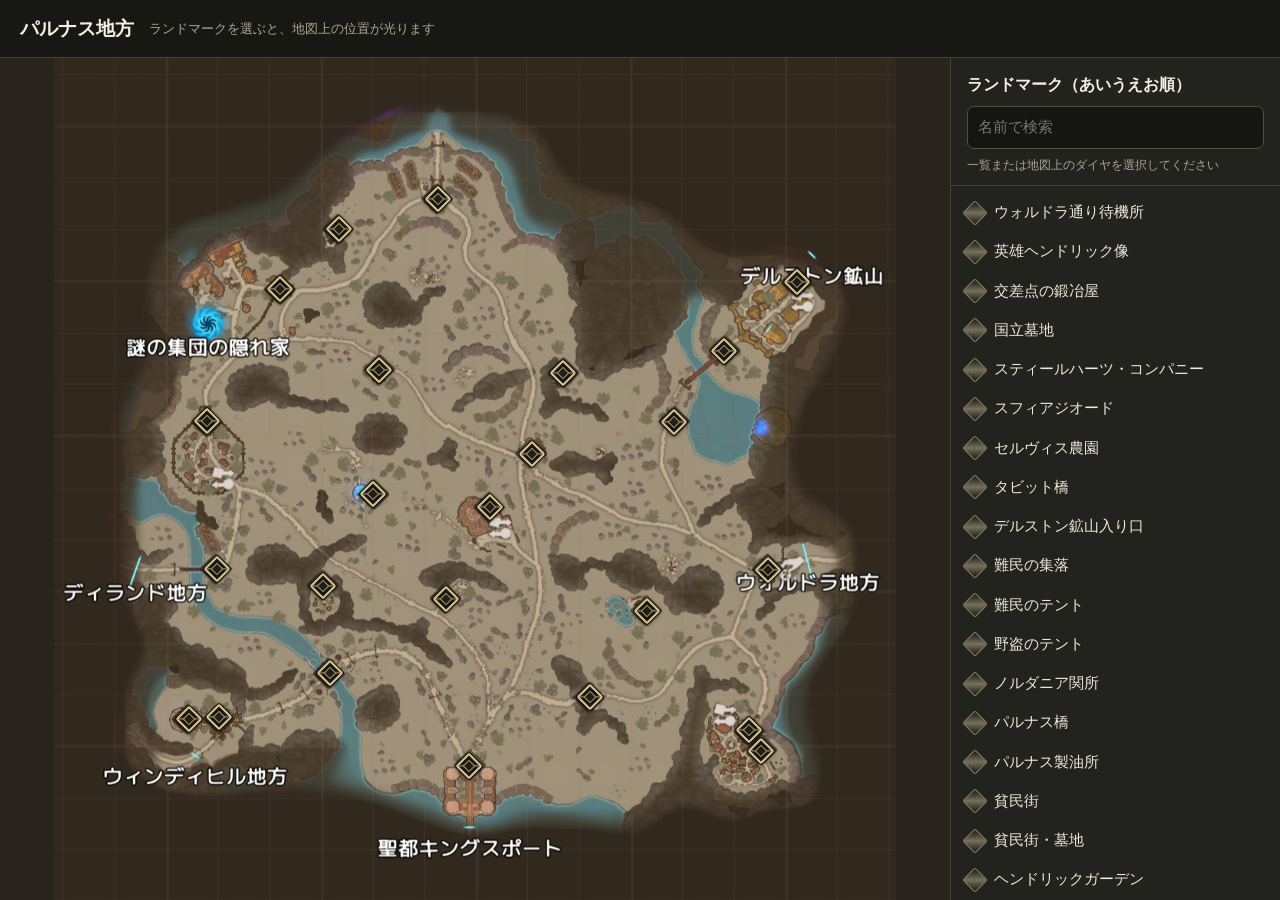
==== index.html @ fac9756c "Move map site to repository root" ====
<!doctype html>
<html lang="ja">
<head>
<meta charset="utf-8"><meta name="viewport" content="width=device-width,initial-scale=1">
<title>パルナス地方｜ランドマークマップ</title>
<style>
:root{color-scheme:dark;--bg:#171713;--panel:#22221e;--line:#444238;--gold:#e1c47c;--muted:#aaa797}
*{box-sizing:border-box}body{margin:0;background:var(--bg);color:#f4f0e5;font:15px/1.55 system-ui,"Yu Gothic UI",Meiryo,sans-serif}header{padding:14px 20px;border-bottom:1px solid var(--line);display:flex;align-items:center;gap:15px}h1{font-size:19px;margin:0}header p{margin:0;color:var(--muted);font-size:13px}.layout{height:calc(100vh - 58px);min-height:480px;display:grid;grid-template-columns:minmax(0,1fr) 330px}.map-pane{position:relative;overflow:hidden;background:#29241d;display:grid;place-items:center}.map-wrap{position:relative;width:min(100%,calc(100vh - 58px));aspect-ratio:1;max-height:100%;flex:none}.map-wrap img{display:block;width:100%;height:100%;object-fit:fill;user-select:none}.pin{position:absolute;transform:translate(-50%,-50%) rotate(45deg);width:19px;height:19px;border:2px solid #d6c28f;border-radius:2px;background:linear-gradient(135deg,#171711 0 42%,#77705b 48%,#171711 58%);cursor:pointer;box-shadow:0 0 0 1px #17140e,0 1px 5px #000;transition:transform .15s,filter .15s,box-shadow .15s}.pin:after{content:"";position:absolute;inset:3px;border:1px solid #a99c76;background:#211f18}.pin:hover{transform:translate(-50%,-50%) rotate(45deg) scale(1.2);z-index:3}.pin.active{z-index:4;filter:brightness(1.8);border-color:#fff0b0;box-shadow:0 0 0 3px #e5d38b77,0 0 10px 6px #f7d96dcc,0 0 26px 13px #ffbf4b88;animation:pulse 1.6s ease-in-out infinite alternate}.pin.active:after{background:#ffe38b;border-color:#fff8d6;box-shadow:0 0 8px 3px #ffe99a}.pin:focus-visible{outline:2px solid #fff1b7;outline-offset:5px}.map-label{position:absolute;z-index:5;transform:translate(-50%,22px);padding:4px 9px;border:1px solid #d6c28f88;border-radius:5px;background:rgba(25,24,19,.72);color:#f7e8bb;font-size:13px;line-height:1.35;white-space:nowrap;text-shadow:0 1px 2px #000;box-shadow:0 2px 7px #0005;pointer-events:none;display:none}@keyframes pulse{to{box-shadow:0 0 0 5px #e5d38baa,0 0 15px 9px #f7d96df2,0 0 33px 17px #ffbf4db3}}aside{background:var(--panel);border-left:1px solid var(--line);display:flex;flex-direction:column;min-height:0}.aside-head{padding:15px 16px 10px;border-bottom:1px solid var(--line)}.aside-head h2{font-size:16px;margin:0 0 8px}.aside-head input{width:100%;background:#151512;border:1px solid #514e43;border-radius:7px;color:#fff;padding:9px 10px;font:inherit}.hint{font-size:12px;color:var(--muted);margin:7px 0 0}.list{overflow:auto;padding:7px}.item{width:100%;display:flex;align-items:center;gap:10px;text-align:left;border:0;background:transparent;color:#eee9da;padding:8px;border-radius:7px;cursor:pointer;font:inherit}.item:hover,.item.active{background:#45402e}.num{flex:none;width:18px;height:18px;display:grid;place-items:center;border:1px solid #8c805d;border-radius:2px;transform:rotate(45deg);background:linear-gradient(135deg,#171711,#77705b,#171711);font-size:0;color:transparent}.detail{border-top:1px solid var(--line);padding:12px 16px;color:var(--muted);min-height:78px}.detail strong{display:block;color:#f4dfaa;font-size:15px}.empty{color:var(--muted);font-size:13px}@media(max-width:760px){.layout{height:auto;min-height:calc(100vh - 58px);grid-template-columns:1fr}.map-pane{height:auto;aspect-ratio:1}.map-wrap{width:100%;max-height:none}.pin{width:16px;height:16px}.pin:after{inset:2px}aside{border-left:0;border-top:1px solid var(--line);max-height:50vh}.list{max-height:240px}}
</style></head>
<body><header><h1>パルナス地方</h1><p>ランドマークを選ぶと、地図上の位置が光ります</p></header>
<main class="layout"><section class="map-pane" aria-label="パルナス地方の地図"><div class="map-wrap" id="map"><img src="パルナス地方.png" alt="パルナス地方の地図"></div></section><aside><div class="aside-head"><h2>ランドマーク（あいうえお順）</h2><input id="search" type="search" placeholder="名前で検索" aria-label="ランドマークを検索"><p class="hint">一覧または地図上のダイヤを選択してください</p></div><div class="list" id="list"></div></aside></main>
<script>
const landmarks=[
['ウォルドラ通り待機所',84.8,60.7],['英雄ヘンドリック像',16.0,78.4],['交差点の鍛冶屋',56.8,47.0],['国立墓地',46.55,64.15],['スティールハーツ・コンパニー',79.6,34.7],['スフィアジオード',37.9,51.7],['セルヴィス農園',45.6,16.7],['タビット橋',19.3,60.6],['デルストン鉱山入り口',88.3,26.6],['難民の集落',32.0,62.6],['難民のテント',38.6,37.0],['野盗のテント',63.6,75.8],['ノルダニア関所',49.3,84.0],['パルナス橋',32.75,73.0],['パルナス製油所',26.8,27.4],['貧民街',82.6,79.8],['貧民街・墓地',84.0,82.3],['ヘンドリックガーデン',19.6,78.2],['マナワームの泉',73.6,43.2],['水辺の一軒家',70.4,65.6],['旧教徒の祭壇',60.5,37.4],['古びた納屋',33.8,20.3],['監視塔',51.8,53.3],['レイバータウン',18.2,43.1]
];
let selected=-1;const map=document.querySelector('#map'),list=document.querySelector('#list');const label=document.createElement('div');label.className='map-label';map.append(label);
landmarks.forEach(([name,x,y],i)=>{const b=document.createElement('button');b.className='pin';b.style.left=x+'%';b.style.top=y+'%';b.setAttribute('aria-label',name);b.onclick=()=>select(i);map.append(b)});
function render(){const q=document.querySelector('#search').value.trim().toLocaleLowerCase('ja');list.replaceChildren();landmarks.forEach(([name],i)=>{if(!name.toLocaleLowerCase('ja').includes(q))return;const b=document.createElement('button');b.className='item'+(selected===i?' active':'');b.innerHTML=`<span class="num" aria-hidden="true"></span><span>${name}</span>`;b.onclick=()=>select(i);list.append(b)});document.querySelectorAll('.pin').forEach((b,i)=>b.classList.toggle('active',i===selected));if(selected>=0){const [name,x,y]=landmarks[selected];label.textContent=name;label.style.left=x+"%";label.style.top=y+"%";label.style.display="block"}else{label.style.display="none"}}
function select(i){selected=i;render()}document.querySelector('#search').addEventListener('input',render);map.addEventListener('click',e=>{if(!e.target.closest('.pin')&&selected>=0){selected=-1;render()}});render();
</script></body></html>
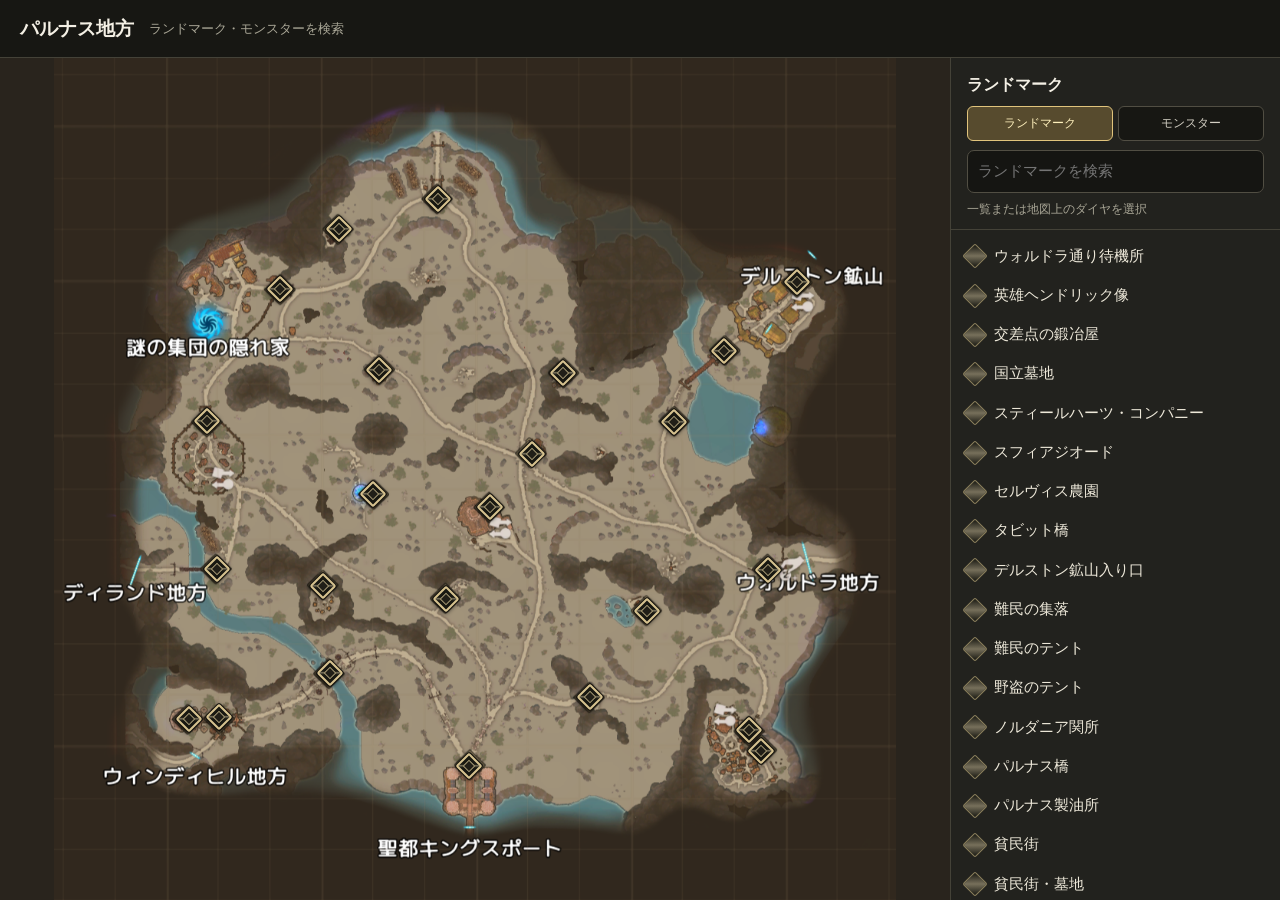
==== commit a732d297: "Update print statement from 'Hello' to 'Goodbye'" ====
--- a/index.html
+++ b/index.html
@@ -5,107 +5,210 @@
 <title>パルナス地方｜ランドマークマップ</title>
 <style>
 :root{color-scheme:dark;--bg:#171713;--panel:#22221e;--line:#444238;--gold:#e1c47c;--muted:#aaa797}
-*{box-sizing:border-box}body{margin:0;background:var(--bg);color:#f4f0e5;font:15px/1.55 system-ui,"Yu Gothic UI",Meiryo,sans-serif}header{padding:14px 20px;border-bottom:1px solid var(--line);display:flex;align-items:center;gap:15px}h1{font-size:19px;margin:0}header p{margin:0;color:var(--muted);font-size:13px}.layout{height:calc(100vh - 58px);min-height:480px;display:grid;grid-template-columns:minmax(0,1fr) 330px}.map-pane{position:relative;overflow:hidden;background:#29241d;display:grid;place-items:center}.map-wrap{position:relative;width:min(100%,calc(100vh - 58px));aspect-ratio:1;max-height:100%;flex:none}.map-wrap img{display:block;width:100%;height:100%;object-fit:fill;user-select:none}.pin{position:absolute;transform:translate(-50%,-50%) rotate(45deg);width:19px;height:19px;border:2px solid #d6c28f;border-radius:2px;background:linear-gradient(135deg,#171711 0 42%,#77705b 48%,#171711 58%);cursor:pointer;box-shadow:0 0 0 1px #17140e,0 1px 5px #000;transition:transform .15s,filter .15s,box-shadow .15s}.pin:after{content:"";position:absolute;inset:3px;border:1px solid #a99c76;background:#211f18}.pin:hover{transform:translate(-50%,-50%) rotate(45deg) scale(1.2);z-index:3}.pin.active{z-index:4;filter:brightness(1.8);border-color:#fff0b0;box-shadow:0 0 0 3px #e5d38b77,0 0 10px 6px #f7d96dcc,0 0 26px 13px #ffbf4b88;animation:pulse 1.6s ease-in-out infinite alternate}.pin.active:after{background:#ffe38b;border-color:#fff8d6;box-shadow:0 0 8px 3px #ffe99a}.pin:focus-visible{outline:2px solid #fff1b7;outline-offset:5px}.map-label{position:absolute;z-index:5;transform:translate(-50%,22px);padding:4px 9px;border:1px solid #d6c28f88;border-radius:5px;background:rgba(25,24,19,.72);color:#f7e8bb;font-size:13px;line-height:1.35;white-space:nowrap;text-shadow:0 1px 2px #000;box-shadow:0 2px 7px #0005;pointer-events:none;display:none}@keyframes pulse{to{box-shadow:0 0 0 5px #e5d38baa,0 0 15px 9px #f7d96df2,0 0 33px 17px #ffbf4db3}}aside{background:var(--panel);border-left:1px solid var(--line);display:flex;flex-direction:column;min-height:0}.aside-head{padding:15px 16px 10px;border-bottom:1px solid var(--line)}.aside-head h2{font-size:16px;margin:0 0 8px}.aside-head input{width:100%;background:#151512;border:1px solid #514e43;border-radius:7px;color:#fff;padding:9px 10px;font:inherit}.hint{font-size:12px;color:var(--muted);margin:7px 0 0}.list{overflow:auto;padding:7px}.item{width:100%;display:flex;align-items:center;gap:10px;text-align:left;border:0;background:transparent;color:#eee9da;padding:8px;border-radius:7px;cursor:pointer;font:inherit}.item:hover,.item.active{background:#45402e}.num{flex:none;width:18px;height:18px;display:grid;place-items:center;border:1px solid #8c805d;border-radius:2px;transform:rotate(45deg);background:linear-gradient(135deg,#171711,#77705b,#171711);font-size:0;color:transparent}.detail{border-top:1px solid var(--line);padding:12px 16px;color:var(--muted);min-height:78px}.detail strong{display:block;color:#f4dfaa;font-size:15px}.empty{color:var(--muted);font-size:13px}@media(max-width:760px){.layout{height:auto;min-height:calc(100vh - 58px);grid-template-columns:1fr}.map-pane{height:auto;aspect-ratio:1}.map-wrap{width:100%;max-height:none}.pin{width:16px;height:16px}.pin:after{inset:2px}aside{border-left:0;border-top:1px solid var(--line);max-height:50vh}.list{max-height:240px}}
+*{box-sizing:border-box}body{margin:0;background:var(--bg);color:#f4f0e5;font:15px/1.55 system-ui,"Yu Gothic UI",Meiryo,sans-serif}header{padding:14px 20px;border-bottom:1px solid var(--line);display:flex;align-items:center;gap:15px}h1{font-size:19px;margin:0}header p{margin:0;color:var(--muted);font-size:13px}.layout{height:calc(100vh - 58px);min-height:480px;display:grid;grid-template-columns:minmax(0,1fr) 330px}.map-pane{position:relative;overflow:hidden;background:#29241d;display:grid;place-items:center}.map-wrap{position:relative;width:min(100%,calc(100vh - 58px));aspect-ratio:1;max-height:100%;flex:none}.map-wrap img{display:block;width:100%;height:100%;object-fit:fill;user-select:none}.pin{position:absolute;transform:translate(-50%,-50%) rotate(45deg);width:19px;height:19px;border:2px solid #d6c28f;border-radius:2px;background:linear-gradient(135deg,#171711 0 42%,#77705b 48%,#171711 58%);cursor:pointer;box-shadow:0 0 0 1px #17140e,0 1px 5px #000;transition:transform .15s,filter .15s,box-shadow .15s}.pin:after{content:"";position:absolute;inset:3px;border:1px solid #a99c76;background:#211f18}.pin:hover{transform:translate(-50%,-50%) rotate(45deg) scale(1.2);z-index:3}.pin.active{z-index:4;filter:brightness(1.8);border-color:#fff0b0;box-shadow:0 0 0 3px #e5d38b77,0 0 10px 6px #f7d96dcc,0 0 26px 13px #ffbf4b88;animation:pulse 1.6s ease-in-out infinite alternate}.pin.active:after{background:#ffe38b;border-color:#fff8d6;box-shadow:0 0 8px 3px #ffe99a}.pin:focus-visible{outline:2px solid #fff1b7;outline-offset:5px}.monster-popup{position:absolute;z-index:6;left:14px;bottom:14px;width:min(340px,calc(100% - 28px));max-height:45%;overflow:auto;padding:13px 15px;border:1px solid #d6c28f99;border-radius:9px;background:rgba(25,24,19,.88);color:#f4f0e5;box-shadow:0 5px 18px #0009;backdrop-filter:blur(5px)}.monster-popup[hidden]{display:none}.popup-connector{position:absolute;inset:0;width:100%;height:100%;overflow:visible;pointer-events:none;z-index:3}.popup-connector line{stroke:rgba(214,194,143,.94);stroke-width:2;filter:drop-shadow(0 0 3px rgba(214,194,143,.45));vector-effect:non-scaling-stroke}.monster-popup h3{margin:0 28px 10px 0;color:#f7e8bb;font-size:16px}.monster-popup .popup-close{position:absolute;right:9px;top:7px;border:0;background:transparent;color:#ddd4bb;font-size:20px;cursor:pointer}.monster-popup dl{display:grid;grid-template-columns:72px 1fr;gap:6px 9px;margin:0;font-size:13px}.monster-popup dt{color:#d2c493}.monster-popup dd{margin:0;color:#f3eee2}.map-label{position:absolute;z-index:5;transform:translate(-50%,22px);padding:4px 9px;border:1px solid #d6c28f88;border-radius:5px;background:rgba(25,24,19,.72);color:#f7e8bb;font-size:13px;line-height:1.35;white-space:nowrap;text-shadow:0 1px 2px #000;box-shadow:0 2px 7px #0005;pointer-events:none;display:none}@keyframes pulse{to{box-shadow:0 0 0 5px #e5d38baa,0 0 15px 9px #f7d96df2,0 0 33px 17px #ffbf4db3}}@keyframes spawn-pulse{0%,100%{opacity:.68;transform:translate(-50%,-50%) scale(.94);box-shadow:0 0 6px 1px rgba(240,40,40,.34),inset 0 0 6px rgba(255,74,74,.18)}50%{opacity:1;transform:translate(-50%,-50%) scale(1.08);box-shadow:0 0 16px 5px rgba(255,40,40,.72),inset 0 0 12px rgba(255,74,74,.36)}}aside{background:var(--panel);border-left:1px solid var(--line);display:flex;flex-direction:column;min-height:0}.aside-head{padding:15px 16px 10px;border-bottom:1px solid var(--line)}.aside-head h2{font-size:16px;margin:0 0 8px}.aside-head input{width:100%;background:#151512;border:1px solid #514e43;border-radius:7px;color:#fff;padding:9px 10px;font:inherit}.hint{font-size:12px;color:var(--muted);margin:7px 0 0}.search-modes{display:flex;gap:5px;margin:0 0 9px}.mode-btn{flex:1;border:1px solid #514e43;border-radius:6px;background:#171713;color:#d4d0c4;padding:7px 4px;font:inherit;font-size:12px;cursor:pointer}.mode-btn.active{background:#574b2e;border-color:var(--gold);color:#fff1bd}.spawn-zone{position:absolute;z-index:4;transform:translate(-50%,-50%);border:2px solid rgba(255,67,67,.92);border-radius:50%;background:rgba(223,35,35,.27);box-shadow:0 0 9px 2px rgba(240,40,40,.48),inset 0 0 8px rgba(255,74,74,.24);pointer-events:none;animation:spawn-pulse 3.2s ease-in-out infinite}.spawn-name{position:absolute;z-index:3;transform:translate(-50%,15px);padding:3px 7px;border-radius:4px;background:rgba(65,22,22,.72);border:1px solid rgba(232,106,106,.55);color:#ffe3e3;font-size:12px;white-space:nowrap;text-shadow:0 1px 2px #000;pointer-events:none}.data-note{padding:8px 15px;border-top:1px solid var(--line);font-size:11px;color:var(--muted)}.list{overflow:auto;padding:7px}.item{width:100%;display:flex;align-items:center;gap:10px;text-align:left;border:0;background:transparent;color:#eee9da;padding:8px;border-radius:7px;cursor:pointer;font:inherit}.item:hover,.item.active{background:#45402e}.num{flex:none;width:18px;height:18px;display:grid;place-items:center;border:1px solid #8c805d;border-radius:2px;transform:rotate(45deg);background:linear-gradient(135deg,#171711,#77705b,#171711);font-size:0;color:transparent}.detail{border-top:1px solid var(--line);padding:12px 16px;color:var(--muted);min-height:78px}.detail strong{display:block;color:#f4dfaa;font-size:15px}.empty{color:var(--muted);font-size:13px}@media(max-width:760px){.layout{height:auto;min-height:calc(100vh - 58px);grid-template-columns:1fr}.map-pane{height:auto;aspect-ratio:1}.map-wrap{width:100%;max-height:none}.pin{width:16px;height:16px}.pin:after{inset:2px}aside{border-left:0;border-top:1px solid var(--line);max-height:50vh}.list{max-height:240px}.search-modes{gap:3px}.mode-btn{font-size:11px;padding:7px 2px}}
 </style></head>
-<body><header><h1>パルナス地方</h1><p>ランドマークを選ぶと、地図上の位置が光ります</p></header>
-<main class="layout"><section class="map-pane" aria-label="パルナス地方の地図"><div class="map-wrap" id="map"><img src="パルナス地方.png" alt="パルナス地方の地図"></div></section><aside><div class="aside-head"><h2>ランドマーク（あいうえお順）</h2><input id="search" type="search" placeholder="名前で検索" aria-label="ランドマークを検索"><p class="hint">一覧または地図上のダイヤを選択してください</p></div><div class="list" id="list"></div></aside></main>
+<body><header><h1>パルナス地方</h1><p>ランドマーク・モンスターを検索</p></header>
+<main class="layout"><section class="map-pane" aria-label="パルナス地方の地図"><div class="map-wrap" id="map"><img src="パルナス地方.png" alt="パルナス地方の地図"></div></section><aside><div class="aside-head"><h2 id="sideTitle">ランドマーク</h2><div class="search-modes"><button class="mode-btn active" data-mode="landmarks">ランドマーク</button><button class="mode-btn" data-mode="monsters">モンスター</button></div><input id="search" type="search" placeholder="名前で検索" aria-label="ランドマークを検索"><p class="hint" id="hint">ランドマーク名を検索・選択できます</p></div><div class="list" id="list"></div></aside></main>
 <script>
 const landmarks=[
 ['ウォルドラ通り待機所',84.8,60.7],['英雄ヘンドリック像',16.0,78.4],['交差点の鍛冶屋',56.8,47.0],['国立墓地',46.55,64.15],['スティールハーツ・コンパニー',79.6,34.7],['スフィアジオード',37.9,51.7],['セルヴィス農園',45.6,16.7],['タビット橋',19.3,60.6],['デルストン鉱山入り口',88.3,26.6],['難民の集落',32.0,62.6],['難民のテント',38.6,37.0],['野盗のテント',63.6,75.8],['ノルダニア関所',49.3,84.0],['パルナス橋',32.75,73.0],['パルナス製油所',26.8,27.4],['貧民街',82.6,79.8],['貧民街・墓地',84.0,82.3],['ヘンドリックガーデン',19.6,78.2],['マナワームの泉',73.6,43.2],['水辺の一軒家',70.4,65.6],['旧教徒の祭壇',60.5,37.4],['古びた納屋',33.8,20.3],['監視塔',51.8,53.3],['レイバータウン',18.2,43.1]
 ];
-let selected=-1;const map=document.querySelector('#map'),list=document.querySelector('#list');const label=document.createElement('div');label.className='map-label';map.append(label);
-landmarks.forEach(([name,x,y],i)=>{const b=document.createElement('button');b.className='pin';b.style.left=x+'%';b.style.top=y+'%';b.setAttribute('aria-label',name);b.onclick=()=>select(i);map.append(b)});
-function render(){const q=document.querySelector('#search').value.trim().toLocaleLowerCase('ja');list.replaceChildren();landmarks.forEach(([name],i)=>{if(!name.toLocaleLowerCase('ja').includes(q))return;const b=document.createElement('button');b.className='item'+(selected===i?' active':'');b.innerHTML=`<span class="num" aria-hidden="true"></span><span>${name}</span>`;b.onclick=()=>select(i);list.append(b)});document.querySelectorAll('.pin').forEach((b,i)=>b.classList.toggle('active',i===selected));if(selected>=0){const [name,x,y]=landmarks[selected];label.textContent=name;label.style.left=x+"%";label.style.top=y+"%";label.style.display="block"}else{label.style.display="none"}}
-function select(i){selected=i;render()}document.querySelector('#search').addEventListener('input',render);map.addEventListener('click',e=>{if(!e.target.closest('.pin')&&selected>=0){selected=-1;render()}});render();
-</script></body></html>
-
-
-
-
-
-
-
-
-
-
-
-
-
-
-
-
-
-
-
-
-
-
-
-
-
-
-
-
-
-
-
-
-
-
-
-
-
-
-
-
-
-
-
-
-
-
-
-
-
-
-
-
-
-
-
-
-
-
-
-
-
-
-
-
-
-
-
-
-
-
-
-
-
-
-
-
-
-
-
-
-
-
-
-
-
-
-
-
-
-
-
+const monsters=[{"id":"manual-01","name":"ウィアードトード Lv.19","location":"野盗のテント 右下","areas":[{"x":70.5,"y":84.0,"r":2.2}],"collect":["蛙の目玉","蛙の胃袋"],"materials":["穂風花の花びら","赤草"],"other":[],"note":""},{"id":"manual-02","name":"ウィアードトード Lv.19","location":"水辺の一軒家 水辺","areas":[{"x":66.5,"y":65.9,"r":2.4}],"collect":["蛙の胃袋"],"materials":["玉草の布切れ","原石Ⅱ"],"other":["18 両手杖"],"note":""},{"id":"manual-03","name":"ウィットアウル Lv.13","location":"タビット橋 下","areas":[{"x":19.3,"y":64.0,"r":2.5}],"collect":["アウルのくちばし"],"materials":["亜麻の布切れ","花唄草の樹皮"],"other":["水棲特効攻撃3%"],"note":""},{"id":"manual-04","name":"ウィットアウル Lv.10","location":"レイバータウン 右","areas":[{"x":23.9,"y":43.2,"r":1.7}],"collect":["アウルのくちばし"],"materials":["毛糸","分厚い獣皮"],"other":["水棲特効攻撃3%"],"note":""},{"id":"manual-05","name":"ガーデンモア Lv.8","location":"ヘンドリック像周辺","areas":[{"x":14.1,"y":76.5,"r":2.3}],"collect":["モアの手羽"],"materials":["亜麻","息吹聖水"],"other":["14 両手剣"],"note":""},{"id":"manual-06","name":"ガーデンモア Lv.13","location":"セルヴィス農園 左","areas":[{"x":37.6,"y":16.4,"r":2.6}],"collect":["モアの手羽"],"materials":["玉草"],"other":[],"note":""},{"id":"manual-07","name":"グランビー Lv.19","location":"難民のテント 左","areas":[{"x":32.5,"y":36.1,"r":2.7}],"collect":["ビーの強翅"],"materials":["亜麻","鉄の火薬"],"other":["ライトフラグメント","18 ウォリ頭"],"note":""},{"id":"manual-08","name":"グランマンドラゴラ Lv.11","location":"スフィアジオード 左下","areas":[{"x":35.1,"y":54.6,"r":2.5}],"collect":["マンドラゴラの実"],"materials":["大地の魔素","絹の布切れ"],"other":["風属性防御3%"],"note":""},{"id":"manual-09","name":"グランマンドラゴラ Lv.16","location":"監視塔 左下","areas":[{"x":46.8,"y":58.3,"r":2.5}],"collect":["マンドラゴラの実"],"materials":["亜麻の布切れ","硬い羊皮紙"],"other":["風属性防御3%"],"note":""},{"id":"manual-10","name":"グランマンドラゴラ Lv.19","location":"難民のテントと旧教徒の祭壇の間","areas":[{"x":48.8,"y":36.9,"r":2.4}],"collect":["マンドラゴラの実"],"materials":["亜麻の布切れ","黒鋼のインゴット"],"other":["風属性防御3%"],"note":""},{"id":"manual-11","name":"グリードアント Lv.16","location":"ウォルドラ通り待機所 下","areas":[{"x":87.9,"y":66.1,"r":2.4}],"collect":["アントのあご"],"materials":["赤草糸の布切れ","アイアンマナインク"],"other":["地属性防御倍率3%"],"note":""},{"id":"manual-12","name":"グリードアント Lv.19","location":"スフィアジオード 左上","areas":[{"x":33.8,"y":48.5,"r":2.4}],"collect":["アントのあご"],"materials":["絹"],"other":["地属性防御倍率3%"],"note":""},{"id":"manual-13","name":"シルバーウルフ Lv.10","location":"レイバータウン 右","areas":[{"x":24.7,"y":45.1,"r":2.1}],"collect":["狼の爪"],"materials":["分厚いにかわ"],"other":["強化石 武器","ラッフィートロフィー"],"note":""},{"id":"manual-14","name":"スプライウルフ Lv.12","location":"レイバータウン右下 or 野盗のテント左","areas":[{"x":26.6,"y":49.2,"r":2.2},{"x":41.7,"y":79.2,"r":2.0},{"x":57.4,"y":78.2,"r":2.2}],"collect":["狼の骨"],"materials":["玉草","黄色のネジ"],"other":[],"note":""},{"id":"manual-15","name":"ダーティモア Lv.19","location":"貧民街 上","areas":[{"x":80.0,"y":71.7,"r":2.3}],"collect":["モアのくちばし"],"materials":["毛糸の布切れ","鉄のインゴット"],"other":["魔法攻撃力50"],"note":""},{"id":"manual-16","name":"ダーティモア Lv.17","location":"貧民街 右上","areas":[{"x":85.4,"y":75.0,"r":2.3}],"collect":["モアのくちばし"],"materials":["絹の布切れ","赤鉄鉱石"],"other":["魔法攻撃力50"],"note":""},{"id":"manual-17","name":"ナッツマウス Lv.不明","location":"セルヴィス農園 右","areas":[{"x":50.8,"y":16.5,"r":2.4}],"collect":["マウスの毛"],"materials":[],"other":[],"note":""},{"id":"manual-18","name":"ノーティマウス Lv.不明","location":"レイバータウン 上","areas":[{"x":17.4,"y":39.9,"r":2.2}],"collect":["マウスの毛"],"materials":[],"other":[],"note":""},{"id":"manual-19","name":"パルナスアウル Lv.不明","location":"監視塔 右","areas":[{"x":62.9,"y":57.5,"r":2.5}],"collect":["アウルの羽毛"],"materials":["原石のかけらⅣ"],"other":[],"note":""},{"id":"manual-20","name":"パルナスアウル Lv.13","location":"監視塔 上","areas":[{"x":51.3,"y":48.9,"r":2.2}],"collect":["アウルの羽毛"],"materials":["赤草","毛糸"],"other":["パラ脚14"],"note":""},{"id":"manual-21","name":"パルナスアウル Lv.19","location":"ノルダニア関所 右","areas":[{"x":55.5,"y":82.7,"r":2.2}],"collect":["アウルの羽毛"],"materials":["玉草","亜麻"],"other":[],"note":""},{"id":"manual-22","name":"パルナスアント Lv.10","location":"タビット橋すぐ","areas":[],"collect":["アントの脚"],"materials":["赤草"],"other":[],"note":""},{"id":"manual-23","name":"パルナスウルフ Lv.13","location":"マナワームの泉 左","areas":[],"collect":["狼の爪"],"materials":["粗い岩"],"other":["強化石 防具","物理弾力+57","ラッフィートロフィー"],"note":""},{"id":"manual-24","name":"パルナスウルフ Lv.16","location":"野盗のテント 上","areas":[],"collect":["狼の爪"],"materials":["青銅の火薬"],"other":["物理弾力+58","ラッフィートロフィー"],"note":""},{"id":"manual-25","name":"パルナスクラブ Lv.14","location":"トト湧くところ","areas":[],"collect":["クラブのむき身"],"materials":["玉草糸の布切れ","良質な羊皮紙"],"other":["水属性防御3%"],"note":""},{"id":"manual-26","name":"パルナスパピー Lv.13","location":"トト湧くとこの下","areas":[],"collect":["パピーの肉"],"materials":["分厚い羊皮紙","毛糸"],"other":["悪魔特効防御+3%"],"note":""},{"id":"manual-27","name":"パルナスパピー Lv.13","location":"難民のテント 上","areas":[],"collect":["パピーの肉"],"materials":["毛糸","硬い皮の切れ端"],"other":["悪魔特効防御+3%"],"note":""},{"id":"manual-28","name":"パルナスパピー Lv.14","location":"ウォルドラ通り待機所すぐ","areas":[],"collect":["パピーの肉"],"materials":["毛糸","赤色のネジ"],"other":["悪魔特効防御+3%"],"note":""},{"id":"manual-29","name":"パルナスビー Lv.13","location":"ディランド国境付近","areas":[],"collect":["ビーの蜜"],"materials":["絹の布切れ","銅のネジ"],"other":["魔法生命特効攻撃+3%"],"note":""},{"id":"manual-30","name":"パルナスビー Lv.11","location":"パルナス製油所すぐ","areas":[],"collect":["ビーの蜜"],"materials":["水色のネジ","絹"],"other":["魔法生命特効攻撃+3%"],"note":""},{"id":"manual-31","name":"パルナスビー Lv.16","location":"スフィアジオード下","areas":[],"collect":["ビーの蜜"],"materials":["アーマードリル","玉草"],"other":["魔法生命特効攻撃+3%"],"note":""},{"id":"manual-32","name":"パルナスフロッグ Lv.13","location":"レイバータウン下 分かれ道の真ん中","areas":[],"collect":["蛙の卵","蛙の脚肉"],"materials":["亜麻の布切れ","絹の生地"],"other":["竜特効攻撃+3%"],"note":""},{"id":"manual-33","name":"パルナスフロッグ Lv.14","location":"スティルハーツ左","areas":[],"collect":["蛙の卵","蛙の脚肉"],"materials":["毛糸の布切れ","星骸の聖水"],"other":["竜特効攻撃+3%"],"note":""},{"id":"manual-34","name":"パルナスフロッグ Lv.16","location":"ディランド境界線 下","areas":[],"collect":["蛙の卵","蛙の脚肉"],"materials":["絹の布切れ","丈夫な皮の切れ端"],"other":["竜特効攻撃+3%","18 片手杖"],"note":""},{"id":"manual-35","name":"パルナスマウス Lv.13","location":"交差点の鍛冶屋 東","areas":[],"collect":["マウスの毛"],"materials":[],"other":[],"note":""},{"id":"manual-36","name":"パルナスモア Lv.13","location":"マナワームすぐ下","areas":[],"collect":["モアの手羽"],"materials":["硬いなめし","亜麻の布切れ"],"other":["治癒量増加+102"],"note":""},{"id":"manual-37","name":"ビーチクラブ Lv.15","location":"ノルダニア関所右の水辺","areas":[],"collect":["クラブのむき身"],"materials":["赤草","銅のインゴット"],"other":["盾物理防御+352"],"note":""},{"id":"manual-38","name":"ビーチクラブ Lv.16","location":"ノルダニア関所から左","areas":[{"x":39.0,"y":84.9,"r":1.8}],"collect":["クラブのむき身"],"materials":["毛糸の布切れ","原石のかけらⅢ"],"other":["盾物理防御+352"],"note":""},{"id":"manual-39","name":"プレーンウルフ Lv.19","location":"難民のテント右 エリクエ or 水辺の一軒家の下","areas":[],"collect":["狼の骨","狼の爪"],"materials":["大地の根"],"other":["強化石(装飾品)","中型攻撃3%","ラッフィートロフィー"],"note":""},{"id":"manual-40","name":"プレーンビー Lv.9","location":"ノルダニア関所左上","areas":[],"collect":["ビーの針"],"materials":["赤草糸の布切れ","雑な砥石"],"other":[],"note":""},{"id":"manual-41","name":"ホーンパピー Lv.12","location":"監視塔右","areas":[],"collect":["動物の骨"],"materials":["亜麻","丈夫なにかわ"],"other":[],"note":""},{"id":"manual-42","name":"マンドラゴラ Lv.8","location":"ヘンドリックガーデン 東","areas":[],"collect":["マンドラゴラの実"],"materials":["絹の布切れ"],"other":["14 パラ頭","HP+562"],"note":""},{"id":"manual-43","name":"マンドラウド Lv.不明","location":"監視塔左","areas":[],"collect":["苦いマンドラ果"],"materials":["玉草","毛糸"],"other":[],"note":""},{"id":"manual-44","name":"マンドラツボミ Lv.15","location":"難民のテント左下","areas":[],"collect":["すっぱいマンドラ果"],"materials":["亜麻","鋼鉄のネジ"],"other":["パラ腕18","スキルCT短縮+89"],"note":""},{"id":"manual-45","name":"マンドラツボミ Lv.16","location":"エリクエのゴブリンの下","areas":[],"collect":["すっぱいマンドラ果"],"materials":["普通の獣皮","絹の布切れ"],"other":["スキルCT短縮+89"],"note":""},{"id":"manual-46","name":"マンドラツボミ Lv.19","location":"ウォルドラ通り待機所左上","areas":[],"collect":["すっぱいマンドラ果"],"materials":["黒鋼のネジ","毛糸の布切れ"],"other":["スキルCT短縮+89"],"note":""},{"id":"manual-47","name":"マンドラベリー Lv.不明","location":"不明","areas":[],"collect":[],"materials":["良質ななめし革"],"other":[],"note":""},{"id":"manual-48","name":"マンドラベリー Lv.13","location":"旧教徒の祭壇 上","areas":[],"collect":["甘いマンドラ果"],"materials":["絹","鋼鉄の火薬"],"other":[],"note":""},{"id":"manual-49","name":"マンドラベリー Lv.19","location":"スフィアジオード斜め右上","areas":[],"collect":["甘いマンドラ果"],"materials":["ダークマナインク","亜麻の布切れ"],"other":[],"note":""},{"id":"manual-50","name":"メリーパピー♂ Lv.12","location":"ステイルハーツ右","areas":[],"collect":["綺麗な耳","パピーの脂肪"],"materials":["赤草糸の布切れ","玉草糸の布切れ"],"other":["大地の雫","魔法防御力+19","良質なにかわ"],"note":""},{"id":"manual-51","name":"メリーパピー♀ Lv.10","location":"ステイルハーツ右","areas":[],"collect":["綺麗な耳","パピーの脂肪"],"materials":["赤草糸の布切れ","玉草糸の布切れ"],"other":["大地の雫","魔法防御力+19","良質なにかわ"],"note":""},{"id":"manual-52","name":"リバークラブ Lv.9","location":"パルナス橋から下","areas":[],"collect":["クラブのむき身"],"materials":["亜麻","息吹の魔素"],"other":[],"note":""},{"id":"manual-53","name":"レッドクラブ Lv.19","location":"ディランド国境 上","areas":[],"collect":["クラブの甲羅"],"materials":["赤草糸の布切れ"],"other":["ウィンドフラグメント"],"note":""},{"id":"manual-54","name":"ワイルドアウル Lv.19","location":"ノルダニア関所 左","areas":[{"x":44.6,"y":83.2,"r":1.7}],"collect":["アウルのくちばし"],"materials":["亜麻の布切れ","分厚い皮の切れ端"],"other":[],"note":""},{"id":"manual-55","name":"山賊 Lv.14","location":"エリクエのゴブリンの上","areas":[],"collect":[],"materials":["良質な皮の切れ端"],"other":["強化石 防具","ゼニー"],"note":""},{"id":"manual-56","name":"逃亡兵 Lv.17","location":"ウォルドラ通り待機所から西","areas":[],"collect":["ずっしりナッツ"],"materials":["丈夫な羊皮紙"],"other":["強化石 装飾品","ゼニー"],"note":""},{"id":"manual-57","name":"墓穴アリ Lv.12","location":"国立墓地周辺","areas":[],"collect":["アントの甲殻"],"materials":["赤草糸の布切れ","スズ石"],"other":["片手杖14","武器防御+27"],"note":""},{"id":"manual-58","name":"魔導士 Lv.不明","location":"旧教徒の祭壇 東","areas":[],"collect":[],"materials":["毛織の生地"],"other":["ゼニー"],"note":""},{"id":"manual-59","name":"野盗 Lv.17","location":"水辺の一軒家周辺","areas":[],"collect":["ふかふかの羽毛"],"materials":[],"other":["|ゼニー3","強化石 防具"],"note":""},{"id":"manual-60","name":"鈍器兵 Lv.不明","location":"泥未確認","areas":[],"collect":["イートン"],"materials":[],"other":["ゼニー"],"note":""},{"id":"manual-61","name":"剣兵 Lv.不明","location":"泥未確認","areas":[],"collect":["イートン"],"materials":[],"other":["ゼニー"],"note":""},{"id":"manual-62","name":"遊撃鈍器兵 Lv.不明","location":"泥未確認","areas":[],"collect":["イートン"],"materials":[],"other":["ゼニー"],"note":""},{"id":"manual-63","name":"魔道士 Lv.不明","location":"泥未確認","areas":[],"collect":["イートン"],"materials":[],"other":["ゼニー"],"note":""},{"id":"manual-64","name":"ならず者 Lv.不明","location":"泥未確認","areas":[],"collect":["イートン"],"materials":[],"other":["ゼニー"],"note":""},{"id":"manual-65","name":"ゴブリン Lv.不明","location":"泥未確認","areas":[],"collect":["イートン"],"materials":[],"other":["ゼニー"],"note":""},{"id":"manual-66","name":"リザード Lv.不明","location":"泥未確認","areas":[],"collect":["イートン"],"materials":[],"other":["ゼニー"],"note":""}];
+let mode='landmarks',selectedLandmark=-1,selectedMonsters=[];
+const map=document.querySelector('#map'),list=document.querySelector('#list'),search=document.querySelector('#search'),hint=document.querySelector('#hint'),title=document.querySelector('#sideTitle');
+const label=document.createElement('div');label.className='map-label';map.append(label);const connectorSvg=document.createElementNS('http://www.w3.org/2000/svg','svg');connectorSvg.classList.add('popup-connector');connectorSvg.setAttribute('aria-hidden','true');map.append(connectorSvg);const monsterPopup=document.createElement('section');monsterPopup.className='monster-popup';monsterPopup.hidden=true;monsterPopup.setAttribute('aria-live','polite');map.append(monsterPopup);
+function pointFor(area){if(area.landmark){const p=landmarks.find(([n])=>n===area.landmark);return p?{x:p[1],y:p[2]}:null}return{x:area.x,y:area.y}}
+function clearZones(){map.querySelectorAll('.spawn-zone,.spawn-name').forEach(e=>e.remove());connectorSvg.replaceChildren()}
+function positionMonsterPopup(areas){monsterPopup.classList.remove('above','below');if(!areas.length){monsterPopup.style.left='14px';monsterPopup.style.top='auto';monsterPopup.style.bottom='14px';connectorSvg.replaceChildren();return}const points=areas.map(area=>({area,p:pointFor(area)})).filter(v=>v.p);if(!points.length){connectorSvg.replaceChildren();return}const w=map.clientWidth,h=map.clientHeight;monsterPopup.style.bottom='auto';monsterPopup.style.left='0px';monsterPopup.style.top='0px';const pw=monsterPopup.offsetWidth,ph=monsterPopup.offsetHeight;const centerX=points.reduce((sum,v)=>sum+v.p.x*w/100,0)/points.length;const topY=Math.min(...points.map(v=>v.p.y*h/100-v.area.r*w/100));const bottomY=Math.max(...points.map(v=>v.p.y*h/100+v.area.r*w/100));let above=topY-ph-30>=10;let top=above?topY-ph-30:bottomY+30;if(!above&&top+ph>h-10){above=true;top=topY-ph-30}top=Math.max(10,Math.min(h-ph-10,top));const left=Math.max(10,Math.min(w-pw-10,centerX-pw/2));monsterPopup.style.left=left+'px';monsterPopup.style.top=top+'px';const rect=monsterPopup.getBoundingClientRect(),mapRect=map.getBoundingClientRect(),l=rect.left-mapRect.left,t=rect.top-mapRect.top,cardW=rect.width,cardH=rect.height;connectorSvg.replaceChildren();for(const v of points){const cx=v.p.x*w/100,cy=v.p.y*h/100,r=v.area.r*w/100;let sx=Math.max(l,Math.min(l+cardW,cx)),sy=Math.max(t,Math.min(t+cardH,cy));if(cx>=l&&cx<=l+cardW&&cy>=t&&cy<=t+cardH){const edges=[{x:cx,y:t,d:cy-t},{x:cx,y:t+cardH,d:t+cardH-cy},{x:l,y:cy,d:cx-l},{x:l+cardW,y:cy,d:l+cardW-cx}].sort((a,b)=>a.d-b.d);sx=edges[0].x;sy=edges[0].y}const dx=cx-sx,dy=cy-sy,len=Math.hypot(dx,dy)||1,line=document.createElementNS('http://www.w3.org/2000/svg','line');line.setAttribute('x1',sx);line.setAttribute('y1',sy);line.setAttribute('x2',cx-dx/len*r);line.setAttribute('y2',cy-dy/len*r);connectorSvg.append(line)}monsterPopup.classList.add(above?'above':'below')}
+function makeRow(name,sub,active,fn){const b=document.createElement('button');b.className='item'+(active?' active':'');const first=document.createElement('span');first.className='num';first.setAttribute('aria-hidden','true');const text=document.createElement('span');text.textContent=name;b.append(first,text);if(sub){const small=document.createElement('small');small.textContent=sub;small.style.cssText='display:block;color:#aaa797;font-size:11px';text.append(document.createElement('br'),small)}b.onclick=fn;list.append(b)}
+function render(){const q=search.value.trim().toLocaleLowerCase('ja');list.replaceChildren();monsterPopup.hidden=true;monsterPopup.classList.remove('above');clearZones();document.querySelectorAll('.mode-btn').forEach(b=>b.classList.toggle('active',b.dataset.mode===mode));
+if(mode==='landmarks'){title.textContent='ランドマーク';search.placeholder='ランドマークを検索';search.setAttribute('aria-label','ランドマークを検索');hint.textContent='一覧または地図上のダイヤを選択';landmarks.forEach(([name],i)=>{if(!name.toLocaleLowerCase('ja').includes(q))return;makeRow(name,'',selectedLandmark===i,()=>{selectedLandmark=i;selectedMonsters=[];render()})});document.querySelectorAll('.pin').forEach((b,i)=>b.classList.toggle('active',i===selectedLandmark));label.style.display=selectedLandmark<0?'none':'block';if(selectedLandmark>=0){const [name,x,y]=landmarks[selectedLandmark];label.textContent=name;label.style.left=x+'%';label.style.top=y+'%'}clearZones();return}
+selectedLandmark=-1;document.querySelectorAll('.pin').forEach(b=>b.classList.remove('active'));label.style.display='none';
+if(mode==='monsters'){title.textContent='モンスター';search.placeholder='検索';search.setAttribute('aria-label','検索');hint.textContent='名前を選ぶと位置・収集品・生産素材・その他を表示';monsters.filter(m=>[m.name,m.location,...m.collect,...m.materials,...m.other].join(' ').toLocaleLowerCase('ja').includes(q)).forEach(m=>makeRow(m.name,'',selectedMonsters.includes(m.id),()=>{selectedMonsters=selectedMonsters[0]===m.id?[]:[m.id];render()}));const selected=monsters.find(m=>m.id===selectedMonsters[0]);if(selected){monsterPopup.hidden=false;const h=document.createElement('h3');h.textContent=selected.name;const close=document.createElement('button');close.className='popup-close';close.type='button';close.setAttribute('aria-label','閉じる');close.textContent='×';close.onclick=()=>{selectedMonsters=[];render()};const dl=document.createElement('dl');const dtLocation=document.createElement('dt');dtLocation.textContent='位置';const ddLocation=document.createElement('dd');ddLocation.textContent=selected.location;dl.append(dtLocation,ddLocation);for(const [labelText,values] of [['収集品',selected.collect],['生産素材',selected.materials],['その他',selected.other]]){const dt=document.createElement('dt');dt.textContent=labelText;const dd=document.createElement('dd');dd.textContent=values&&values.length?values.join('、'):'未入力';dl.append(dt,dd)}monsterPopup.replaceChildren(h,close,dl);positionMonsterPopup(selected.areas);for(const area of selected.areas){const point=pointFor(area);if(!point)continue;const circle=document.createElement('div');circle.className='spawn-zone';circle.style.left=point.x+'%';circle.style.top=point.y+'%';circle.style.width=(area.r*2)+'%';circle.style.height=(area.r*2)+'%';map.append(circle)}}}
+}
+landmarks.forEach(([name,x,y],i)=>{const b=document.createElement('button');b.className='pin';b.style.left=x+'%';b.style.top=y+'%';b.setAttribute('aria-label',name);b.onclick=()=>{mode='landmarks';selectedLandmark=i;selectedMonsters=[];render()};map.append(b)});
+document.querySelectorAll('.mode-btn').forEach(b=>b.addEventListener('click',()=>{mode=b.dataset.mode;selectedLandmark=-1;selectedMonsters=[];search.value='';render()}));search.addEventListener('input',()=>{render()});map.addEventListener('click',e=>{if(!e.target.closest('.pin')&&!e.target.closest('.monster-popup')&&(selectedLandmark>=0||selectedMonsters.length)){selectedLandmark=-1;selectedMonsters=[];render()}});render();</script></body></html>
+
+
+
+
+
+
+
+
+
+
+
+
+
+
+
+
+
+
+
+
+
+
+
+
+
+
+
+
+
+
+
+
+
+
+
+
+
+
+
+
+
+
+
+
+
+
+
+
+
+
+
+
+
+
+
+
+
+
+
+
+
+
+
+
+
+
+
+
+
+
+
+
+
+
+
+
+
+
+
+
+
+
+
+
+
+
+
+
+
+
+
+
+
+
+
+
+
+
+
+
+
+
+
+
+
+
+
+
+
+
+
+
+
+
+
+
+
+
+
+
+
+
+
+
+
+
+
+
+
+
+
+
+
+
+
+
+
+
+
+
+
+
+
+
+
+
+
+
+
+
+
+
+
+
+
+
+
+
+
+
+
+
+
+
+
+
+
+
+
+
+
+
+
+
+
+
+
+
+
+
+
+
+
+
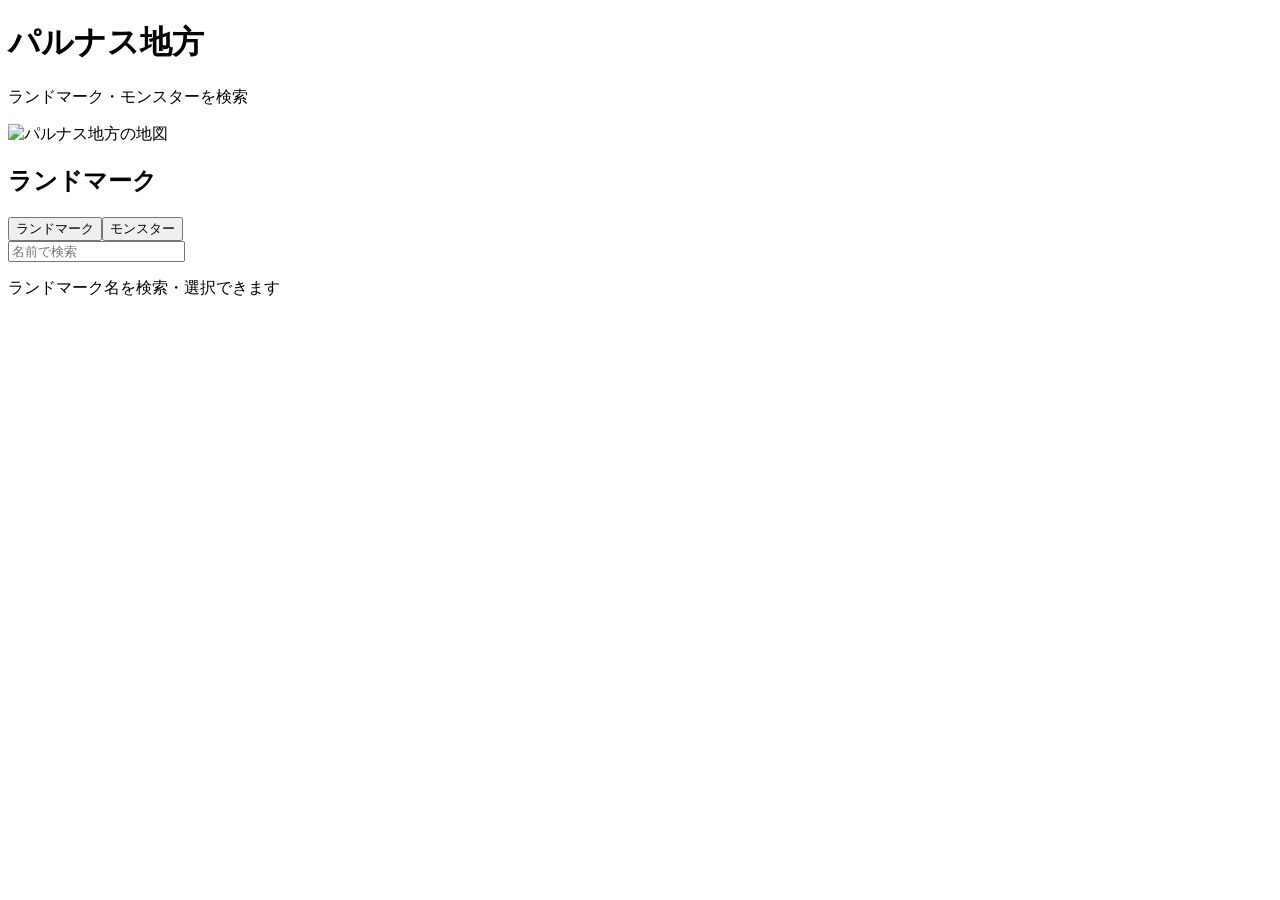
==== commit 20279d8a: "Update fmt.Println message from 'Hello' to 'Goodbye'" ====
--- a/index.html
+++ b/index.html
@@ -3,212 +3,7 @@
 <head>
 <meta charset="utf-8"><meta name="viewport" content="width=device-width,initial-scale=1">
 <title>パルナス地方｜ランドマークマップ</title>
-<style>
-:root{color-scheme:dark;--bg:#171713;--panel:#22221e;--line:#444238;--gold:#e1c47c;--muted:#aaa797}
-*{box-sizing:border-box}body{margin:0;background:var(--bg);color:#f4f0e5;font:15px/1.55 system-ui,"Yu Gothic UI",Meiryo,sans-serif}header{padding:14px 20px;border-bottom:1px solid var(--line);display:flex;align-items:center;gap:15px}h1{font-size:19px;margin:0}header p{margin:0;color:var(--muted);font-size:13px}.layout{height:calc(100vh - 58px);min-height:480px;display:grid;grid-template-columns:minmax(0,1fr) 330px}.map-pane{position:relative;overflow:hidden;background:#29241d;display:grid;place-items:center}.map-wrap{position:relative;width:min(100%,calc(100vh - 58px));aspect-ratio:1;max-height:100%;flex:none}.map-wrap img{display:block;width:100%;height:100%;object-fit:fill;user-select:none}.pin{position:absolute;transform:translate(-50%,-50%) rotate(45deg);width:19px;height:19px;border:2px solid #d6c28f;border-radius:2px;background:linear-gradient(135deg,#171711 0 42%,#77705b 48%,#171711 58%);cursor:pointer;box-shadow:0 0 0 1px #17140e,0 1px 5px #000;transition:transform .15s,filter .15s,box-shadow .15s}.pin:after{content:"";position:absolute;inset:3px;border:1px solid #a99c76;background:#211f18}.pin:hover{transform:translate(-50%,-50%) rotate(45deg) scale(1.2);z-index:3}.pin.active{z-index:4;filter:brightness(1.8);border-color:#fff0b0;box-shadow:0 0 0 3px #e5d38b77,0 0 10px 6px #f7d96dcc,0 0 26px 13px #ffbf4b88;animation:pulse 1.6s ease-in-out infinite alternate}.pin.active:after{background:#ffe38b;border-color:#fff8d6;box-shadow:0 0 8px 3px #ffe99a}.pin:focus-visible{outline:2px solid #fff1b7;outline-offset:5px}.monster-popup{position:absolute;z-index:6;left:14px;bottom:14px;width:min(340px,calc(100% - 28px));max-height:45%;overflow:auto;padding:13px 15px;border:1px solid #d6c28f99;border-radius:9px;background:rgba(25,24,19,.88);color:#f4f0e5;box-shadow:0 5px 18px #0009;backdrop-filter:blur(5px)}.monster-popup[hidden]{display:none}.popup-connector{position:absolute;inset:0;width:100%;height:100%;overflow:visible;pointer-events:none;z-index:3}.popup-connector line{stroke:rgba(214,194,143,.94);stroke-width:2;filter:drop-shadow(0 0 3px rgba(214,194,143,.45));vector-effect:non-scaling-stroke}.monster-popup h3{margin:0 28px 10px 0;color:#f7e8bb;font-size:16px}.monster-popup .popup-close{position:absolute;right:9px;top:7px;border:0;background:transparent;color:#ddd4bb;font-size:20px;cursor:pointer}.monster-popup dl{display:grid;grid-template-columns:72px 1fr;gap:6px 9px;margin:0;font-size:13px}.monster-popup dt{color:#d2c493}.monster-popup dd{margin:0;color:#f3eee2}.map-label{position:absolute;z-index:5;transform:translate(-50%,22px);padding:4px 9px;border:1px solid #d6c28f88;border-radius:5px;background:rgba(25,24,19,.72);color:#f7e8bb;font-size:13px;line-height:1.35;white-space:nowrap;text-shadow:0 1px 2px #000;box-shadow:0 2px 7px #0005;pointer-events:none;display:none}@keyframes pulse{to{box-shadow:0 0 0 5px #e5d38baa,0 0 15px 9px #f7d96df2,0 0 33px 17px #ffbf4db3}}@keyframes spawn-pulse{0%,100%{opacity:.68;transform:translate(-50%,-50%) scale(.94);box-shadow:0 0 6px 1px rgba(240,40,40,.34),inset 0 0 6px rgba(255,74,74,.18)}50%{opacity:1;transform:translate(-50%,-50%) scale(1.08);box-shadow:0 0 16px 5px rgba(255,40,40,.72),inset 0 0 12px rgba(255,74,74,.36)}}aside{background:var(--panel);border-left:1px solid var(--line);display:flex;flex-direction:column;min-height:0}.aside-head{padding:15px 16px 10px;border-bottom:1px solid var(--line)}.aside-head h2{font-size:16px;margin:0 0 8px}.aside-head input{width:100%;background:#151512;border:1px solid #514e43;border-radius:7px;color:#fff;padding:9px 10px;font:inherit}.hint{font-size:12px;color:var(--muted);margin:7px 0 0}.search-modes{display:flex;gap:5px;margin:0 0 9px}.mode-btn{flex:1;border:1px solid #514e43;border-radius:6px;background:#171713;color:#d4d0c4;padding:7px 4px;font:inherit;font-size:12px;cursor:pointer}.mode-btn.active{background:#574b2e;border-color:var(--gold);color:#fff1bd}.spawn-zone{position:absolute;z-index:4;transform:translate(-50%,-50%);border:2px solid rgba(255,67,67,.92);border-radius:50%;background:rgba(223,35,35,.27);box-shadow:0 0 9px 2px rgba(240,40,40,.48),inset 0 0 8px rgba(255,74,74,.24);pointer-events:none;animation:spawn-pulse 3.2s ease-in-out infinite}.spawn-name{position:absolute;z-index:3;transform:translate(-50%,15px);padding:3px 7px;border-radius:4px;background:rgba(65,22,22,.72);border:1px solid rgba(232,106,106,.55);color:#ffe3e3;font-size:12px;white-space:nowrap;text-shadow:0 1px 2px #000;pointer-events:none}.data-note{padding:8px 15px;border-top:1px solid var(--line);font-size:11px;color:var(--muted)}.list{overflow:auto;padding:7px}.item{width:100%;display:flex;align-items:center;gap:10px;text-align:left;border:0;background:transparent;color:#eee9da;padding:8px;border-radius:7px;cursor:pointer;font:inherit}.item:hover,.item.active{background:#45402e}.num{flex:none;width:18px;height:18px;display:grid;place-items:center;border:1px solid #8c805d;border-radius:2px;transform:rotate(45deg);background:linear-gradient(135deg,#171711,#77705b,#171711);font-size:0;color:transparent}.detail{border-top:1px solid var(--line);padding:12px 16px;color:var(--muted);min-height:78px}.detail strong{display:block;color:#f4dfaa;font-size:15px}.empty{color:var(--muted);font-size:13px}@media(max-width:760px){.layout{height:auto;min-height:calc(100vh - 58px);grid-template-columns:1fr}.map-pane{height:auto;aspect-ratio:1}.map-wrap{width:100%;max-height:none}.pin{width:16px;height:16px}.pin:after{inset:2px}aside{border-left:0;border-top:1px solid var(--line);max-height:50vh}.list{max-height:240px}.search-modes{gap:3px}.mode-btn{font-size:11px;padding:7px 2px}}
-</style></head>
+<link rel="stylesheet" href="./css/style.css"></head>
 <body><header><h1>パルナス地方</h1><p>ランドマーク・モンスターを検索</p></header>
-<main class="layout"><section class="map-pane" aria-label="パルナス地方の地図"><div class="map-wrap" id="map"><img src="パルナス地方.png" alt="パルナス地方の地図"></div></section><aside><div class="aside-head"><h2 id="sideTitle">ランドマーク</h2><div class="search-modes"><button class="mode-btn active" data-mode="landmarks">ランドマーク</button><button class="mode-btn" data-mode="monsters">モンスター</button></div><input id="search" type="search" placeholder="名前で検索" aria-label="ランドマークを検索"><p class="hint" id="hint">ランドマーク名を検索・選択できます</p></div><div class="list" id="list"></div></aside></main>
-<script>
-const landmarks=[
-['ウォルドラ通り待機所',84.8,60.7],['英雄ヘンドリック像',16.0,78.4],['交差点の鍛冶屋',56.8,47.0],['国立墓地',46.55,64.15],['スティールハーツ・コンパニー',79.6,34.7],['スフィアジオード',37.9,51.7],['セルヴィス農園',45.6,16.7],['タビット橋',19.3,60.6],['デルストン鉱山入り口',88.3,26.6],['難民の集落',32.0,62.6],['難民のテント',38.6,37.0],['野盗のテント',63.6,75.8],['ノルダニア関所',49.3,84.0],['パルナス橋',32.75,73.0],['パルナス製油所',26.8,27.4],['貧民街',82.6,79.8],['貧民街・墓地',84.0,82.3],['ヘンドリックガーデン',19.6,78.2],['マナワームの泉',73.6,43.2],['水辺の一軒家',70.4,65.6],['旧教徒の祭壇',60.5,37.4],['古びた納屋',33.8,20.3],['監視塔',51.8,53.3],['レイバータウン',18.2,43.1]
-];
-const monsters=[{"id":"manual-01","name":"ウィアードトード Lv.19","location":"野盗のテント 右下","areas":[{"x":70.5,"y":84.0,"r":2.2}],"collect":["蛙の目玉","蛙の胃袋"],"materials":["穂風花の花びら","赤草"],"other":[],"note":""},{"id":"manual-02","name":"ウィアードトード Lv.19","location":"水辺の一軒家 水辺","areas":[{"x":66.5,"y":65.9,"r":2.4}],"collect":["蛙の胃袋"],"materials":["玉草の布切れ","原石Ⅱ"],"other":["18 両手杖"],"note":""},{"id":"manual-03","name":"ウィットアウル Lv.13","location":"タビット橋 下","areas":[{"x":19.3,"y":64.0,"r":2.5}],"collect":["アウルのくちばし"],"materials":["亜麻の布切れ","花唄草の樹皮"],"other":["水棲特効攻撃3%"],"note":""},{"id":"manual-04","name":"ウィットアウル Lv.10","location":"レイバータウン 右","areas":[{"x":23.9,"y":43.2,"r":1.7}],"collect":["アウルのくちばし"],"materials":["毛糸","分厚い獣皮"],"other":["水棲特効攻撃3%"],"note":""},{"id":"manual-05","name":"ガーデンモア Lv.8","location":"ヘンドリック像周辺","areas":[{"x":14.1,"y":76.5,"r":2.3}],"collect":["モアの手羽"],"materials":["亜麻","息吹聖水"],"other":["14 両手剣"],"note":""},{"id":"manual-06","name":"ガーデンモア Lv.13","location":"セルヴィス農園 左","areas":[{"x":37.6,"y":16.4,"r":2.6}],"collect":["モアの手羽"],"materials":["玉草"],"other":[],"note":""},{"id":"manual-07","name":"グランビー Lv.19","location":"難民のテント 左","areas":[{"x":32.5,"y":36.1,"r":2.7}],"collect":["ビーの強翅"],"materials":["亜麻","鉄の火薬"],"other":["ライトフラグメント","18 ウォリ頭"],"note":""},{"id":"manual-08","name":"グランマンドラゴラ Lv.11","location":"スフィアジオード 左下","areas":[{"x":35.1,"y":54.6,"r":2.5}],"collect":["マンドラゴラの実"],"materials":["大地の魔素","絹の布切れ"],"other":["風属性防御3%"],"note":""},{"id":"manual-09","name":"グランマンドラゴラ Lv.16","location":"監視塔 左下","areas":[{"x":46.8,"y":58.3,"r":2.5}],"collect":["マンドラゴラの実"],"materials":["亜麻の布切れ","硬い羊皮紙"],"other":["風属性防御3%"],"note":""},{"id":"manual-10","name":"グランマンドラゴラ Lv.19","location":"難民のテントと旧教徒の祭壇の間","areas":[{"x":48.8,"y":36.9,"r":2.4}],"collect":["マンドラゴラの実"],"materials":["亜麻の布切れ","黒鋼のインゴット"],"other":["風属性防御3%"],"note":""},{"id":"manual-11","name":"グリードアント Lv.16","location":"ウォルドラ通り待機所 下","areas":[{"x":87.9,"y":66.1,"r":2.4}],"collect":["アントのあご"],"materials":["赤草糸の布切れ","アイアンマナインク"],"other":["地属性防御倍率3%"],"note":""},{"id":"manual-12","name":"グリードアント Lv.19","location":"スフィアジオード 左上","areas":[{"x":33.8,"y":48.5,"r":2.4}],"collect":["アントのあご"],"materials":["絹"],"other":["地属性防御倍率3%"],"note":""},{"id":"manual-13","name":"シルバーウルフ Lv.10","location":"レイバータウン 右","areas":[{"x":24.7,"y":45.1,"r":2.1}],"collect":["狼の爪"],"materials":["分厚いにかわ"],"other":["強化石 武器","ラッフィートロフィー"],"note":""},{"id":"manual-14","name":"スプライウルフ Lv.12","location":"レイバータウン右下 or 野盗のテント左","areas":[{"x":26.6,"y":49.2,"r":2.2},{"x":41.7,"y":79.2,"r":2.0},{"x":57.4,"y":78.2,"r":2.2}],"collect":["狼の骨"],"materials":["玉草","黄色のネジ"],"other":[],"note":""},{"id":"manual-15","name":"ダーティモア Lv.19","location":"貧民街 上","areas":[{"x":80.0,"y":71.7,"r":2.3}],"collect":["モアのくちばし"],"materials":["毛糸の布切れ","鉄のインゴット"],"other":["魔法攻撃力50"],"note":""},{"id":"manual-16","name":"ダーティモア Lv.17","location":"貧民街 右上","areas":[{"x":85.4,"y":75.0,"r":2.3}],"collect":["モアのくちばし"],"materials":["絹の布切れ","赤鉄鉱石"],"other":["魔法攻撃力50"],"note":""},{"id":"manual-17","name":"ナッツマウス Lv.不明","location":"セルヴィス農園 右","areas":[{"x":50.8,"y":16.5,"r":2.4}],"collect":["マウスの毛"],"materials":[],"other":[],"note":""},{"id":"manual-18","name":"ノーティマウス Lv.不明","location":"レイバータウン 上","areas":[{"x":17.4,"y":39.9,"r":2.2}],"collect":["マウスの毛"],"materials":[],"other":[],"note":""},{"id":"manual-19","name":"パルナスアウル Lv.不明","location":"監視塔 右","areas":[{"x":62.9,"y":57.5,"r":2.5}],"collect":["アウルの羽毛"],"materials":["原石のかけらⅣ"],"other":[],"note":""},{"id":"manual-20","name":"パルナスアウル Lv.13","location":"監視塔 上","areas":[{"x":51.3,"y":48.9,"r":2.2}],"collect":["アウルの羽毛"],"materials":["赤草","毛糸"],"other":["パラ脚14"],"note":""},{"id":"manual-21","name":"パルナスアウル Lv.19","location":"ノルダニア関所 右","areas":[{"x":55.5,"y":82.7,"r":2.2}],"collect":["アウルの羽毛"],"materials":["玉草","亜麻"],"other":[],"note":""},{"id":"manual-22","name":"パルナスアント Lv.10","location":"タビット橋すぐ","areas":[],"collect":["アントの脚"],"materials":["赤草"],"other":[],"note":""},{"id":"manual-23","name":"パルナスウルフ Lv.13","location":"マナワームの泉 左","areas":[],"collect":["狼の爪"],"materials":["粗い岩"],"other":["強化石 防具","物理弾力+57","ラッフィートロフィー"],"note":""},{"id":"manual-24","name":"パルナスウルフ Lv.16","location":"野盗のテント 上","areas":[],"collect":["狼の爪"],"materials":["青銅の火薬"],"other":["物理弾力+58","ラッフィートロフィー"],"note":""},{"id":"manual-25","name":"パルナスクラブ Lv.14","location":"トト湧くところ","areas":[],"collect":["クラブのむき身"],"materials":["玉草糸の布切れ","良質な羊皮紙"],"other":["水属性防御3%"],"note":""},{"id":"manual-26","name":"パルナスパピー Lv.13","location":"トト湧くとこの下","areas":[],"collect":["パピーの肉"],"materials":["分厚い羊皮紙","毛糸"],"other":["悪魔特効防御+3%"],"note":""},{"id":"manual-27","name":"パルナスパピー Lv.13","location":"難民のテント 上","areas":[],"collect":["パピーの肉"],"materials":["毛糸","硬い皮の切れ端"],"other":["悪魔特効防御+3%"],"note":""},{"id":"manual-28","name":"パルナスパピー Lv.14","location":"ウォルドラ通り待機所すぐ","areas":[],"collect":["パピーの肉"],"materials":["毛糸","赤色のネジ"],"other":["悪魔特効防御+3%"],"note":""},{"id":"manual-29","name":"パルナスビー Lv.13","location":"ディランド国境付近","areas":[],"collect":["ビーの蜜"],"materials":["絹の布切れ","銅のネジ"],"other":["魔法生命特効攻撃+3%"],"note":""},{"id":"manual-30","name":"パルナスビー Lv.11","location":"パルナス製油所すぐ","areas":[],"collect":["ビーの蜜"],"materials":["水色のネジ","絹"],"other":["魔法生命特効攻撃+3%"],"note":""},{"id":"manual-31","name":"パルナスビー Lv.16","location":"スフィアジオード下","areas":[],"collect":["ビーの蜜"],"materials":["アーマードリル","玉草"],"other":["魔法生命特効攻撃+3%"],"note":""},{"id":"manual-32","name":"パルナスフロッグ Lv.13","location":"レイバータウン下 分かれ道の真ん中","areas":[],"collect":["蛙の卵","蛙の脚肉"],"materials":["亜麻の布切れ","絹の生地"],"other":["竜特効攻撃+3%"],"note":""},{"id":"manual-33","name":"パルナスフロッグ Lv.14","location":"スティルハーツ左","areas":[],"collect":["蛙の卵","蛙の脚肉"],"materials":["毛糸の布切れ","星骸の聖水"],"other":["竜特効攻撃+3%"],"note":""},{"id":"manual-34","name":"パルナスフロッグ Lv.16","location":"ディランド境界線 下","areas":[],"collect":["蛙の卵","蛙の脚肉"],"materials":["絹の布切れ","丈夫な皮の切れ端"],"other":["竜特効攻撃+3%","18 片手杖"],"note":""},{"id":"manual-35","name":"パルナスマウス Lv.13","location":"交差点の鍛冶屋 東","areas":[],"collect":["マウスの毛"],"materials":[],"other":[],"note":""},{"id":"manual-36","name":"パルナスモア Lv.13","location":"マナワームすぐ下","areas":[],"collect":["モアの手羽"],"materials":["硬いなめし","亜麻の布切れ"],"other":["治癒量増加+102"],"note":""},{"id":"manual-37","name":"ビーチクラブ Lv.15","location":"ノルダニア関所右の水辺","areas":[],"collect":["クラブのむき身"],"materials":["赤草","銅のインゴット"],"other":["盾物理防御+352"],"note":""},{"id":"manual-38","name":"ビーチクラブ Lv.16","location":"ノルダニア関所から左","areas":[{"x":39.0,"y":84.9,"r":1.8}],"collect":["クラブのむき身"],"materials":["毛糸の布切れ","原石のかけらⅢ"],"other":["盾物理防御+352"],"note":""},{"id":"manual-39","name":"プレーンウルフ Lv.19","location":"難民のテント右 エリクエ or 水辺の一軒家の下","areas":[],"collect":["狼の骨","狼の爪"],"materials":["大地の根"],"other":["強化石(装飾品)","中型攻撃3%","ラッフィートロフィー"],"note":""},{"id":"manual-40","name":"プレーンビー Lv.9","location":"ノルダニア関所左上","areas":[],"collect":["ビーの針"],"materials":["赤草糸の布切れ","雑な砥石"],"other":[],"note":""},{"id":"manual-41","name":"ホーンパピー Lv.12","location":"監視塔右","areas":[],"collect":["動物の骨"],"materials":["亜麻","丈夫なにかわ"],"other":[],"note":""},{"id":"manual-42","name":"マンドラゴラ Lv.8","location":"ヘンドリックガーデン 東","areas":[],"collect":["マンドラゴラの実"],"materials":["絹の布切れ"],"other":["14 パラ頭","HP+562"],"note":""},{"id":"manual-43","name":"マンドラウド Lv.不明","location":"監視塔左","areas":[],"collect":["苦いマンドラ果"],"materials":["玉草","毛糸"],"other":[],"note":""},{"id":"manual-44","name":"マンドラツボミ Lv.15","location":"難民のテント左下","areas":[],"collect":["すっぱいマンドラ果"],"materials":["亜麻","鋼鉄のネジ"],"other":["パラ腕18","スキルCT短縮+89"],"note":""},{"id":"manual-45","name":"マンドラツボミ Lv.16","location":"エリクエのゴブリンの下","areas":[],"collect":["すっぱいマンドラ果"],"materials":["普通の獣皮","絹の布切れ"],"other":["スキルCT短縮+89"],"note":""},{"id":"manual-46","name":"マンドラツボミ Lv.19","location":"ウォルドラ通り待機所左上","areas":[],"collect":["すっぱいマンドラ果"],"materials":["黒鋼のネジ","毛糸の布切れ"],"other":["スキルCT短縮+89"],"note":""},{"id":"manual-47","name":"マンドラベリー Lv.不明","location":"不明","areas":[],"collect":[],"materials":["良質ななめし革"],"other":[],"note":""},{"id":"manual-48","name":"マンドラベリー Lv.13","location":"旧教徒の祭壇 上","areas":[],"collect":["甘いマンドラ果"],"materials":["絹","鋼鉄の火薬"],"other":[],"note":""},{"id":"manual-49","name":"マンドラベリー Lv.19","location":"スフィアジオード斜め右上","areas":[],"collect":["甘いマンドラ果"],"materials":["ダークマナインク","亜麻の布切れ"],"other":[],"note":""},{"id":"manual-50","name":"メリーパピー♂ Lv.12","location":"ステイルハーツ右","areas":[],"collect":["綺麗な耳","パピーの脂肪"],"materials":["赤草糸の布切れ","玉草糸の布切れ"],"other":["大地の雫","魔法防御力+19","良質なにかわ"],"note":""},{"id":"manual-51","name":"メリーパピー♀ Lv.10","location":"ステイルハーツ右","areas":[],"collect":["綺麗な耳","パピーの脂肪"],"materials":["赤草糸の布切れ","玉草糸の布切れ"],"other":["大地の雫","魔法防御力+19","良質なにかわ"],"note":""},{"id":"manual-52","name":"リバークラブ Lv.9","location":"パルナス橋から下","areas":[],"collect":["クラブのむき身"],"materials":["亜麻","息吹の魔素"],"other":[],"note":""},{"id":"manual-53","name":"レッドクラブ Lv.19","location":"ディランド国境 上","areas":[],"collect":["クラブの甲羅"],"materials":["赤草糸の布切れ"],"other":["ウィンドフラグメント"],"note":""},{"id":"manual-54","name":"ワイルドアウル Lv.19","location":"ノルダニア関所 左","areas":[{"x":44.6,"y":83.2,"r":1.7}],"collect":["アウルのくちばし"],"materials":["亜麻の布切れ","分厚い皮の切れ端"],"other":[],"note":""},{"id":"manual-55","name":"山賊 Lv.14","location":"エリクエのゴブリンの上","areas":[],"collect":[],"materials":["良質な皮の切れ端"],"other":["強化石 防具","ゼニー"],"note":""},{"id":"manual-56","name":"逃亡兵 Lv.17","location":"ウォルドラ通り待機所から西","areas":[],"collect":["ずっしりナッツ"],"materials":["丈夫な羊皮紙"],"other":["強化石 装飾品","ゼニー"],"note":""},{"id":"manual-57","name":"墓穴アリ Lv.12","location":"国立墓地周辺","areas":[],"collect":["アントの甲殻"],"materials":["赤草糸の布切れ","スズ石"],"other":["片手杖14","武器防御+27"],"note":""},{"id":"manual-58","name":"魔導士 Lv.不明","location":"旧教徒の祭壇 東","areas":[],"collect":[],"materials":["毛織の生地"],"other":["ゼニー"],"note":""},{"id":"manual-59","name":"野盗 Lv.17","location":"水辺の一軒家周辺","areas":[],"collect":["ふかふかの羽毛"],"materials":[],"other":["|ゼニー3","強化石 防具"],"note":""},{"id":"manual-60","name":"鈍器兵 Lv.不明","location":"泥未確認","areas":[],"collect":["イートン"],"materials":[],"other":["ゼニー"],"note":""},{"id":"manual-61","name":"剣兵 Lv.不明","location":"泥未確認","areas":[],"collect":["イートン"],"materials":[],"other":["ゼニー"],"note":""},{"id":"manual-62","name":"遊撃鈍器兵 Lv.不明","location":"泥未確認","areas":[],"collect":["イートン"],"materials":[],"other":["ゼニー"],"note":""},{"id":"manual-63","name":"魔道士 Lv.不明","location":"泥未確認","areas":[],"collect":["イートン"],"materials":[],"other":["ゼニー"],"note":""},{"id":"manual-64","name":"ならず者 Lv.不明","location":"泥未確認","areas":[],"collect":["イートン"],"materials":[],"other":["ゼニー"],"note":""},{"id":"manual-65","name":"ゴブリン Lv.不明","location":"泥未確認","areas":[],"collect":["イートン"],"materials":[],"other":["ゼニー"],"note":""},{"id":"manual-66","name":"リザード Lv.不明","location":"泥未確認","areas":[],"collect":["イートン"],"materials":[],"other":["ゼニー"],"note":""}];
-let mode='landmarks',selectedLandmark=-1,selectedMonsters=[];
-const map=document.querySelector('#map'),list=document.querySelector('#list'),search=document.querySelector('#search'),hint=document.querySelector('#hint'),title=document.querySelector('#sideTitle');
-const label=document.createElement('div');label.className='map-label';map.append(label);const connectorSvg=document.createElementNS('http://www.w3.org/2000/svg','svg');connectorSvg.classList.add('popup-connector');connectorSvg.setAttribute('aria-hidden','true');map.append(connectorSvg);const monsterPopup=document.createElement('section');monsterPopup.className='monster-popup';monsterPopup.hidden=true;monsterPopup.setAttribute('aria-live','polite');map.append(monsterPopup);
-function pointFor(area){if(area.landmark){const p=landmarks.find(([n])=>n===area.landmark);return p?{x:p[1],y:p[2]}:null}return{x:area.x,y:area.y}}
-function clearZones(){map.querySelectorAll('.spawn-zone,.spawn-name').forEach(e=>e.remove());connectorSvg.replaceChildren()}
-function positionMonsterPopup(areas){monsterPopup.classList.remove('above','below');if(!areas.length){monsterPopup.style.left='14px';monsterPopup.style.top='auto';monsterPopup.style.bottom='14px';connectorSvg.replaceChildren();return}const points=areas.map(area=>({area,p:pointFor(area)})).filter(v=>v.p);if(!points.length){connectorSvg.replaceChildren();return}const w=map.clientWidth,h=map.clientHeight;monsterPopup.style.bottom='auto';monsterPopup.style.left='0px';monsterPopup.style.top='0px';const pw=monsterPopup.offsetWidth,ph=monsterPopup.offsetHeight;const centerX=points.reduce((sum,v)=>sum+v.p.x*w/100,0)/points.length;const topY=Math.min(...points.map(v=>v.p.y*h/100-v.area.r*w/100));const bottomY=Math.max(...points.map(v=>v.p.y*h/100+v.area.r*w/100));let above=topY-ph-30>=10;let top=above?topY-ph-30:bottomY+30;if(!above&&top+ph>h-10){above=true;top=topY-ph-30}top=Math.max(10,Math.min(h-ph-10,top));const left=Math.max(10,Math.min(w-pw-10,centerX-pw/2));monsterPopup.style.left=left+'px';monsterPopup.style.top=top+'px';const rect=monsterPopup.getBoundingClientRect(),mapRect=map.getBoundingClientRect(),l=rect.left-mapRect.left,t=rect.top-mapRect.top,cardW=rect.width,cardH=rect.height;connectorSvg.replaceChildren();for(const v of points){const cx=v.p.x*w/100,cy=v.p.y*h/100,r=v.area.r*w/100;let sx=Math.max(l,Math.min(l+cardW,cx)),sy=Math.max(t,Math.min(t+cardH,cy));if(cx>=l&&cx<=l+cardW&&cy>=t&&cy<=t+cardH){const edges=[{x:cx,y:t,d:cy-t},{x:cx,y:t+cardH,d:t+cardH-cy},{x:l,y:cy,d:cx-l},{x:l+cardW,y:cy,d:l+cardW-cx}].sort((a,b)=>a.d-b.d);sx=edges[0].x;sy=edges[0].y}const dx=cx-sx,dy=cy-sy,len=Math.hypot(dx,dy)||1,line=document.createElementNS('http://www.w3.org/2000/svg','line');line.setAttribute('x1',sx);line.setAttribute('y1',sy);line.setAttribute('x2',cx-dx/len*r);line.setAttribute('y2',cy-dy/len*r);connectorSvg.append(line)}monsterPopup.classList.add(above?'above':'below')}
-function makeRow(name,sub,active,fn){const b=document.createElement('button');b.className='item'+(active?' active':'');const first=document.createElement('span');first.className='num';first.setAttribute('aria-hidden','true');const text=document.createElement('span');text.textContent=name;b.append(first,text);if(sub){const small=document.createElement('small');small.textContent=sub;small.style.cssText='display:block;color:#aaa797;font-size:11px';text.append(document.createElement('br'),small)}b.onclick=fn;list.append(b)}
-function render(){const q=search.value.trim().toLocaleLowerCase('ja');list.replaceChildren();monsterPopup.hidden=true;monsterPopup.classList.remove('above');clearZones();document.querySelectorAll('.mode-btn').forEach(b=>b.classList.toggle('active',b.dataset.mode===mode));
-if(mode==='landmarks'){title.textContent='ランドマーク';search.placeholder='ランドマークを検索';search.setAttribute('aria-label','ランドマークを検索');hint.textContent='一覧または地図上のダイヤを選択';landmarks.forEach(([name],i)=>{if(!name.toLocaleLowerCase('ja').includes(q))return;makeRow(name,'',selectedLandmark===i,()=>{selectedLandmark=i;selectedMonsters=[];render()})});document.querySelectorAll('.pin').forEach((b,i)=>b.classList.toggle('active',i===selectedLandmark));label.style.display=selectedLandmark<0?'none':'block';if(selectedLandmark>=0){const [name,x,y]=landmarks[selectedLandmark];label.textContent=name;label.style.left=x+'%';label.style.top=y+'%'}clearZones();return}
-selectedLandmark=-1;document.querySelectorAll('.pin').forEach(b=>b.classList.remove('active'));label.style.display='none';
-if(mode==='monsters'){title.textContent='モンスター';search.placeholder='検索';search.setAttribute('aria-label','検索');hint.textContent='名前を選ぶと位置・収集品・生産素材・その他を表示';monsters.filter(m=>[m.name,m.location,...m.collect,...m.materials,...m.other].join(' ').toLocaleLowerCase('ja').includes(q)).forEach(m=>makeRow(m.name,'',selectedMonsters.includes(m.id),()=>{selectedMonsters=selectedMonsters[0]===m.id?[]:[m.id];render()}));const selected=monsters.find(m=>m.id===selectedMonsters[0]);if(selected){monsterPopup.hidden=false;const h=document.createElement('h3');h.textContent=selected.name;const close=document.createElement('button');close.className='popup-close';close.type='button';close.setAttribute('aria-label','閉じる');close.textContent='×';close.onclick=()=>{selectedMonsters=[];render()};const dl=document.createElement('dl');const dtLocation=document.createElement('dt');dtLocation.textContent='位置';const ddLocation=document.createElement('dd');ddLocation.textContent=selected.location;dl.append(dtLocation,ddLocation);for(const [labelText,values] of [['収集品',selected.collect],['生産素材',selected.materials],['その他',selected.other]]){const dt=document.createElement('dt');dt.textContent=labelText;const dd=document.createElement('dd');dd.textContent=values&&values.length?values.join('、'):'未入力';dl.append(dt,dd)}monsterPopup.replaceChildren(h,close,dl);positionMonsterPopup(selected.areas);for(const area of selected.areas){const point=pointFor(area);if(!point)continue;const circle=document.createElement('div');circle.className='spawn-zone';circle.style.left=point.x+'%';circle.style.top=point.y+'%';circle.style.width=(area.r*2)+'%';circle.style.height=(area.r*2)+'%';map.append(circle)}}}
-}
-landmarks.forEach(([name,x,y],i)=>{const b=document.createElement('button');b.className='pin';b.style.left=x+'%';b.style.top=y+'%';b.setAttribute('aria-label',name);b.onclick=()=>{mode='landmarks';selectedLandmark=i;selectedMonsters=[];render()};map.append(b)});
-document.querySelectorAll('.mode-btn').forEach(b=>b.addEventListener('click',()=>{mode=b.dataset.mode;selectedLandmark=-1;selectedMonsters=[];search.value='';render()}));search.addEventListener('input',()=>{render()});map.addEventListener('click',e=>{if(!e.target.closest('.pin')&&!e.target.closest('.monster-popup')&&(selectedLandmark>=0||selectedMonsters.length)){selectedLandmark=-1;selectedMonsters=[];render()}});render();</script></body></html>
-
-
-
-
-
-
-
-
-
-
-
-
-
-
-
-
-
-
-
-
-
-
-
-
-
-
-
-
-
-
-
-
-
-
-
-
-
-
-
-
-
-
-
-
-
-
-
-
-
-
-
-
-
-
-
-
-
-
-
-
-
-
-
-
-
-
-
-
-
-
-
-
-
-
-
-
-
-
-
-
-
-
-
-
-
-
-
-
-
-
-
-
-
-
-
-
-
-
-
-
-
-
-
-
-
-
-
-
-
-
-
-
-
-
-
-
-
-
-
-
-
-
-
-
-
-
-
-
-
-
-
-
-
-
-
-
-
-
-
-
-
-
-
-
-
-
-
-
-
-
-
-
-
-
-
-
-
-
-
-
-
-
-
-
-
-
-
-
-
-
-
-
-
-
-
-
-
-
-
-
-
-
-
-
+<main class="layout"><section class="map-pane" aria-label="パルナス地方の地図"><div class="map-wrap" id="map"><img src="./assets/パルナス地方.png" alt="パルナス地方の地図"></div></section><aside><div class="aside-head"><h2 id="sideTitle">ランドマーク</h2><div class="search-modes"><button class="mode-btn active" data-mode="landmarks">ランドマーク</button><button class="mode-btn" data-mode="monsters">モンスター</button></div><input id="search" type="search" placeholder="名前で検索" aria-label="ランドマークを検索"><p class="hint" id="hint">ランドマーク名を検索・選択できます</p></div><div class="list" id="list"></div></aside></main>
+<script src="./data/landmarks.js" defer></script><script src="./data/monsters.js" defer></script><script src="./js/app.js" defer></script></body></html>
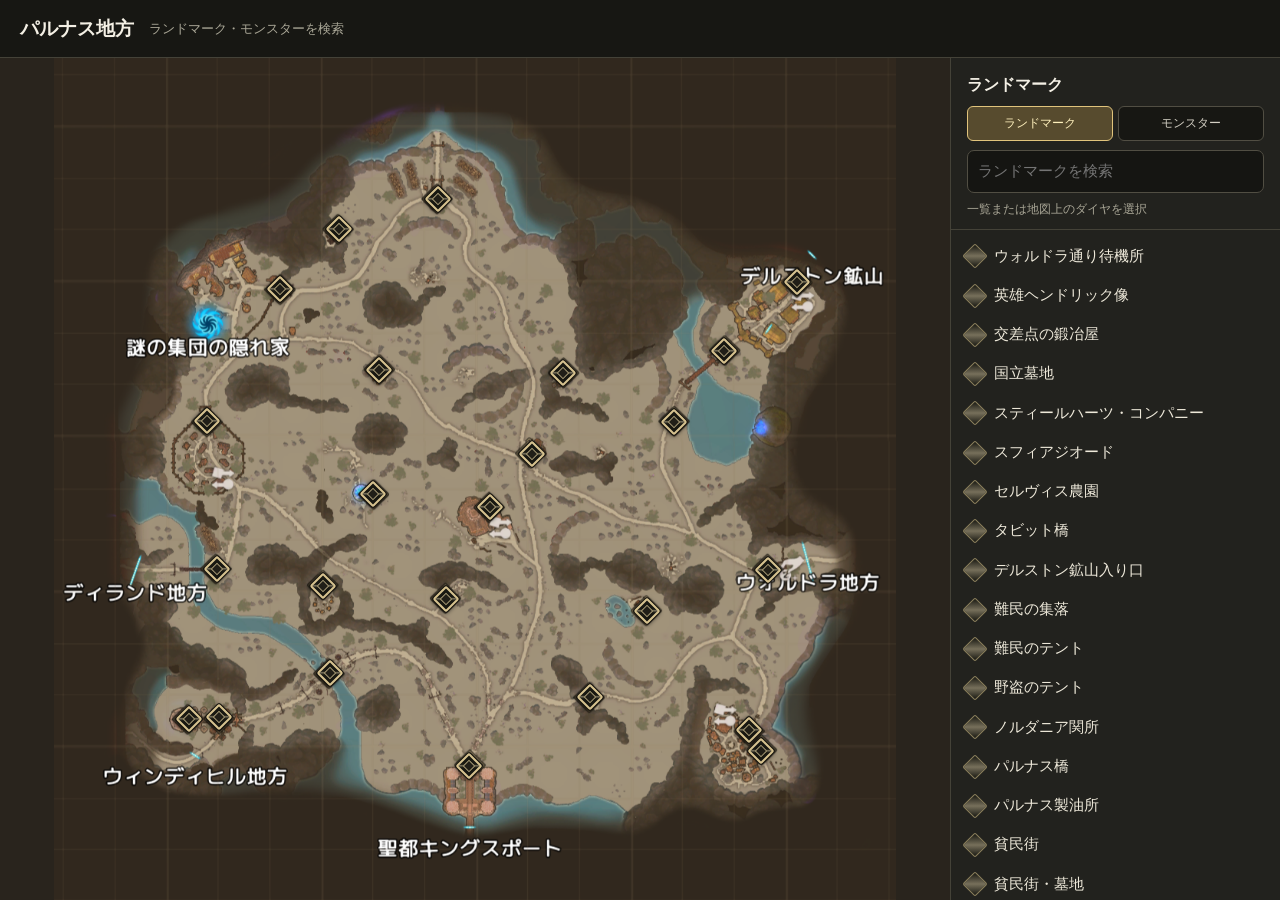
==== commit 7ed69b58: "Add files via upload" ====
--- a/index.html
+++ b/index.html
@@ -6,4 +6,100 @@
 <link rel="stylesheet" href="./css/style.css"></head>
 <body><header><h1>パルナス地方</h1><p>ランドマーク・モンスターを検索</p></header>
 <main class="layout"><section class="map-pane" aria-label="パルナス地方の地図"><div class="map-wrap" id="map"><img src="./assets/パルナス地方.png" alt="パルナス地方の地図"></div></section><aside><div class="aside-head"><h2 id="sideTitle">ランドマーク</h2><div class="search-modes"><button class="mode-btn active" data-mode="landmarks">ランドマーク</button><button class="mode-btn" data-mode="monsters">モンスター</button></div><input id="search" type="search" placeholder="名前で検索" aria-label="ランドマークを検索"><p class="hint" id="hint">ランドマーク名を検索・選択できます</p></div><div class="list" id="list"></div></aside></main>
-<script src="./data/landmarks.js" defer></script><script src="./data/monsters.js" defer></script><script src="./js/app.js" defer></script></body></html>
+<script src="./data/landmarks.js" defer></script><script src="./data/monsters.js" defer></script><script src="./js/app.js" defer></script></body></html>
+
+
+
+
+
+
+
+
+
+
+
+
+
+
+
+
+
+
+
+
+
+
+
+
+
+
+
+
+
+
+
+
+
+
+
+
+
+
+
+
+
+
+
+
+
+
+
+
+
+
+
+
+
+
+
+
+
+
+
+
+
+
+
+
+
+
+
+
+
+
+
+
+
+
+
+
+
+
+
+
+
+
+
+
+
+
+
+
+
+
+
+
+
+
+
+
--- a/css/style.css
+++ b/css/style.css
@@ -0,0 +1,2 @@
+:root{color-scheme:dark;--bg:#171713;--panel:#22221e;--line:#444238;--gold:#e1c47c;--muted:#aaa797}
+*{box-sizing:border-box}body{margin:0;background:var(--bg);color:#f4f0e5;font:15px/1.55 system-ui,"Yu Gothic UI",Meiryo,sans-serif}header{padding:14px 20px;border-bottom:1px solid var(--line);display:flex;align-items:center;gap:15px}h1{font-size:19px;margin:0}header p{margin:0;color:var(--muted);font-size:13px}.layout{height:calc(100vh - 58px);min-height:480px;display:grid;grid-template-columns:minmax(0,1fr) 330px}.map-pane{position:relative;overflow:hidden;background:#29241d;display:grid;place-items:center}.map-wrap{position:relative;width:min(100%,calc(100vh - 58px));aspect-ratio:1;max-height:100%;flex:none}.map-wrap img{display:block;width:100%;height:100%;object-fit:fill;user-select:none}.pin{position:absolute;transform:translate(-50%,-50%) rotate(45deg);width:19px;height:19px;border:2px solid #d6c28f;border-radius:2px;background:linear-gradient(135deg,#171711 0 42%,#77705b 48%,#171711 58%);cursor:pointer;box-shadow:0 0 0 1px #17140e,0 1px 5px #000;transition:transform .15s,filter .15s,box-shadow .15s}.pin:after{content:"";position:absolute;inset:3px;border:1px solid #a99c76;background:#211f18}.pin:hover{transform:translate(-50%,-50%) rotate(45deg) scale(1.2);z-index:3}.pin.active{z-index:4;filter:brightness(1.8);border-color:#fff0b0;box-shadow:0 0 0 3px #e5d38b77,0 0 10px 6px #f7d96dcc,0 0 26px 13px #ffbf4b88;animation:pulse 1.6s ease-in-out infinite alternate}.pin.active:after{background:#ffe38b;border-color:#fff8d6;box-shadow:0 0 8px 3px #ffe99a}.pin:focus-visible{outline:2px solid #fff1b7;outline-offset:5px}.monster-popup{position:absolute;z-index:6;left:14px;bottom:14px;width:min(340px,calc(100% - 28px));max-height:45%;overflow:auto;padding:13px 15px;border:1px solid #d6c28f99;border-radius:9px;background:rgba(25,24,19,.88);color:#f4f0e5;box-shadow:0 5px 18px #0009;backdrop-filter:blur(5px)}.monster-popup[hidden]{display:none}.popup-connector{position:absolute;inset:0;width:100%;height:100%;overflow:visible;pointer-events:none;z-index:3}.popup-connector line{stroke:rgba(214,194,143,.94);stroke-width:2;filter:drop-shadow(0 0 3px rgba(214,194,143,.45));vector-effect:non-scaling-stroke}.monster-popup h3{margin:0 28px 10px 0;color:#f7e8bb;font-size:16px}.monster-popup .popup-close{position:absolute;right:9px;top:7px;border:0;background:transparent;color:#ddd4bb;font-size:20px;cursor:pointer}.monster-popup dl{display:grid;grid-template-columns:72px 1fr;gap:6px 9px;margin:0;font-size:13px}.monster-popup dt{color:#d2c493}.monster-popup dd{margin:0;color:#f3eee2}.map-label{position:absolute;z-index:5;transform:translate(-50%,22px);padding:4px 9px;border:1px solid #d6c28f88;border-radius:5px;background:rgba(25,24,19,.72);color:#f7e8bb;font-size:13px;line-height:1.35;white-space:nowrap;text-shadow:0 1px 2px #000;box-shadow:0 2px 7px #0005;pointer-events:none;display:none}@keyframes pulse{to{box-shadow:0 0 0 5px #e5d38baa,0 0 15px 9px #f7d96df2,0 0 33px 17px #ffbf4db3}}@keyframes spawn-pulse{0%,100%{opacity:.68;transform:translate(-50%,-50%) scale(.94);box-shadow:0 0 6px 1px rgba(240,40,40,.34),inset 0 0 6px rgba(255,74,74,.18)}50%{opacity:1;transform:translate(-50%,-50%) scale(1.08);box-shadow:0 0 16px 5px rgba(255,40,40,.72),inset 0 0 12px rgba(255,74,74,.36)}}aside{background:var(--panel);border-left:1px solid var(--line);display:flex;flex-direction:column;min-height:0}.aside-head{padding:15px 16px 10px;border-bottom:1px solid var(--line)}.aside-head h2{font-size:16px;margin:0 0 8px}.aside-head input{width:100%;background:#151512;border:1px solid #514e43;border-radius:7px;color:#fff;padding:9px 10px;font:inherit}.hint{font-size:12px;color:var(--muted);margin:7px 0 0}.search-modes{display:flex;gap:5px;margin:0 0 9px}.mode-btn{flex:1;border:1px solid #514e43;border-radius:6px;background:#171713;color:#d4d0c4;padding:7px 4px;font:inherit;font-size:12px;cursor:pointer}.mode-btn.active{background:#574b2e;border-color:var(--gold);color:#fff1bd}.spawn-zone{position:absolute;z-index:4;transform:translate(-50%,-50%);border:2px solid rgba(255,67,67,.92);border-radius:50%;background:rgba(223,35,35,.27);box-shadow:0 0 9px 2px rgba(240,40,40,.48),inset 0 0 8px rgba(255,74,74,.24);pointer-events:none;animation:spawn-pulse 3.2s ease-in-out infinite}.spawn-name{position:absolute;z-index:3;transform:translate(-50%,15px);padding:3px 7px;border-radius:4px;background:rgba(65,22,22,.72);border:1px solid rgba(232,106,106,.55);color:#ffe3e3;font-size:12px;white-space:nowrap;text-shadow:0 1px 2px #000;pointer-events:none}.data-note{padding:8px 15px;border-top:1px solid var(--line);font-size:11px;color:var(--muted)}.list{overflow:auto;padding:7px}.item{width:100%;display:flex;align-items:center;gap:10px;text-align:left;border:0;background:transparent;color:#eee9da;padding:8px;border-radius:7px;cursor:pointer;font:inherit}.item:hover,.item.active{background:#45402e}.num{flex:none;width:18px;height:18px;display:grid;place-items:center;border:1px solid #8c805d;border-radius:2px;transform:rotate(45deg);background:linear-gradient(135deg,#171711,#77705b,#171711);font-size:0;color:transparent}.detail{border-top:1px solid var(--line);padding:12px 16px;color:var(--muted);min-height:78px}.detail strong{display:block;color:#f4dfaa;font-size:15px}.empty{color:var(--muted);font-size:13px}@media(max-width:760px){.layout{height:auto;min-height:calc(100vh - 58px);grid-template-columns:1fr}.map-pane{height:auto;aspect-ratio:1}.map-wrap{width:100%;max-height:none}.pin{width:16px;height:16px}.pin:after{inset:2px}aside{border-left:0;border-top:1px solid var(--line);max-height:50vh}.list{max-height:240px}.search-modes{gap:3px}.mode-btn{font-size:11px;padding:7px 2px}}
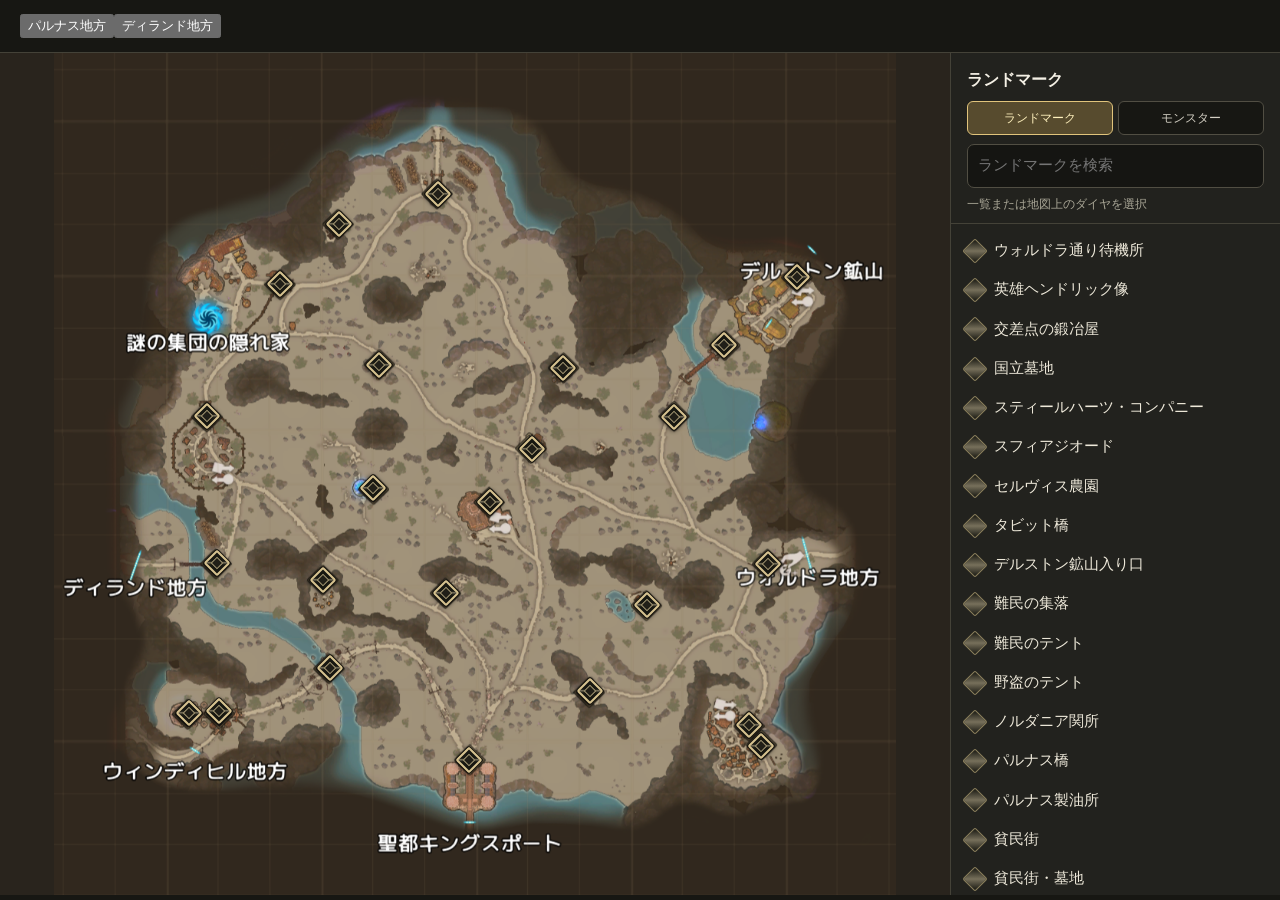
==== commit 88131fd4: "Modify title and include Diland scripts Updated the title and added new script sources for Diland re" ====
--- a/index.html
+++ b/index.html
@@ -2,104 +2,8 @@
 <html lang="ja">
 <head>
 <meta charset="utf-8"><meta name="viewport" content="width=device-width,initial-scale=1">
-<title>パルナス地方｜ランドマークマップ</title>
-<link rel="stylesheet" href="./css/style.css"></head>
-<body><header><h1>パルナス地方</h1><p>ランドマーク・モンスターを検索</p></header>
-<main class="layout"><section class="map-pane" aria-label="パルナス地方の地図"><div class="map-wrap" id="map"><img src="./assets/パルナス地方.png" alt="パルナス地方の地図"></div></section><aside><div class="aside-head"><h2 id="sideTitle">ランドマーク</h2><div class="search-modes"><button class="mode-btn active" data-mode="landmarks">ランドマーク</button><button class="mode-btn" data-mode="monsters">モンスター</button></div><input id="search" type="search" placeholder="名前で検索" aria-label="ランドマークを検索"><p class="hint" id="hint">ランドマーク名を検索・選択できます</p></div><div class="list" id="list"></div></aside></main>
-<script src="./data/landmarks.js" defer></script><script src="./data/monsters.js" defer></script><script src="./js/app.js" defer></script></body></html>
-
-
-
-
-
-
-
-
-
-
-
-
-
-
-
-
-
-
-
-
-
-
-
-
-
-
-
-
-
-
-
-
-
-
-
-
-
-
-
-
-
-
-
-
-
-
-
-
-
-
-
-
-
-
-
-
-
-
-
-
-
-
-
-
-
-
-
-
-
-
-
-
-
-
-
-
-
-
-
-
-
-
-
-
-
-
-
-
-
-
-
-
-
-
-
-
+<title>パルナス・ディランド地方｜ランドマークマップ</title>
+<link rel="stylesheet" href="./style.css"></head>
+<body data-build="flat"><header><nav class="region-tabs" aria-label="地方の切り替え"><button type="button" class="region-tab active" data-region="parnas">パルナス地方</button><button type="button" class="region-tab" data-region="diland">ディランド地方</button></nav></header>
+<main class="layout"><section class="map-pane" aria-label="パルナス地方の地図"><div class="map-wrap" id="map"><img src="./パルナス地方.png" alt="パルナス地方の地図"></div></section><aside><div class="aside-head"><h2 id="sideTitle">ランドマーク</h2><div class="search-modes"><button class="mode-btn active" data-mode="landmarks">ランドマーク</button><button class="mode-btn" data-mode="monsters">モンスター</button></div><input id="search" type="search" placeholder="名前で検索" aria-label="ランドマークを検索"><p class="hint" id="hint">ランドマーク名を検索・選択できます</p></div><div class="list" id="list"></div></aside></main>
+<script src="./landmarks.js" defer></script><script src="./monsters.js" defer></script><script src="./diland-landmarks.js" defer></script><script src="./diland-monsters.js" defer></script><script src="./app.js" defer></script></body></html>
--- a/style.css
+++ b/style.css
@@ -0,0 +1,2 @@
+:root{color-scheme:dark;--bg:#171713;--panel:#22221e;--line:#444238;--gold:#e1c47c;--muted:#aaa797}
+*{box-sizing:border-box}body{margin:0;background:var(--bg);color:#f4f0e5;font:15px/1.55 system-ui,"Yu Gothic UI",Meiryo,sans-serif}header{padding:14px 20px;border-bottom:1px solid var(--line);display:flex;align-items:center;gap:15px}h1{font-size:19px;margin:0}header p{margin:0;color:var(--muted);font-size:13px}.layout{height:calc(100vh - 58px);min-height:480px;display:grid;grid-template-columns:minmax(0,1fr) 330px}.map-pane{position:relative;overflow:hidden;background:#29241d;display:grid;place-items:center}.map-wrap{position:relative;width:min(100%,calc(100vh - 58px));aspect-ratio:1;max-height:100%;flex:none}.map-wrap img{display:block;width:100%;height:100%;object-fit:fill;user-select:none}.pin{position:absolute;transform:translate(-50%,-50%) rotate(45deg);width:19px;height:19px;border:2px solid #d6c28f;border-radius:2px;background:linear-gradient(135deg,#171711 0 42%,#77705b 48%,#171711 58%);cursor:pointer;box-shadow:0 0 0 1px #17140e,0 1px 5px #000;transition:transform .15s,filter .15s,box-shadow .15s}.pin:after{content:"";position:absolute;inset:3px;border:1px solid #a99c76;background:#211f18}.pin:hover{transform:translate(-50%,-50%) rotate(45deg) scale(1.2);z-index:3}.pin.active{z-index:4;filter:brightness(1.8);border-color:#fff0b0;box-shadow:0 0 0 3px #e5d38b77,0 0 10px 6px #f7d96dcc,0 0 26px 13px #ffbf4b88;animation:pulse 1.6s ease-in-out infinite alternate}.pin.active:after{background:#ffe38b;border-color:#fff8d6;box-shadow:0 0 8px 3px #ffe99a}.pin:focus-visible{outline:2px solid #fff1b7;outline-offset:5px}.monster-popup{position:absolute;z-index:6;left:14px;bottom:14px;width:min(340px,calc(100% - 28px));max-height:45%;overflow:auto;padding:13px 15px;border:1px solid #d6c28f99;border-radius:9px;background:rgba(25,24,19,.88);color:#f4f0e5;box-shadow:0 5px 18px #0009;backdrop-filter:blur(5px)}.monster-popup[hidden]{display:none}.popup-connector{position:absolute;inset:0;width:100%;height:100%;overflow:visible;pointer-events:none;z-index:3}.popup-connector line{stroke:rgba(214,194,143,.94);stroke-width:2;filter:drop-shadow(0 0 3px rgba(214,194,143,.45));vector-effect:non-scaling-stroke}.monster-popup h3{margin:0 28px 10px 0;color:#f7e8bb;font-size:16px}.monster-popup .popup-close{position:absolute;right:9px;top:7px;border:0;background:transparent;color:#ddd4bb;font-size:20px;cursor:pointer}.monster-popup dl{display:grid;grid-template-columns:72px 1fr;gap:6px 9px;margin:0;font-size:13px}.monster-popup dt{color:#d2c493}.monster-popup dd{margin:0;color:#f3eee2}.landmark-link{border:0;padding:0;background:transparent;color:#f7d98e;font:inherit;text-decoration:underline;text-decoration-style:dotted;text-underline-offset:3px;cursor:pointer}.landmark-link:hover{color:#fff1bd;text-decoration-style:solid}.landmark-link:focus-visible{outline:1px solid #f7d98e;outline-offset:2px;border-radius:2px}.map-label{position:absolute;z-index:5;transform:translate(-50%,22px);padding:4px 9px;border:1px solid #d6c28f88;border-radius:5px;background:rgba(25,24,19,.72);color:#f7e8bb;font-size:13px;line-height:1.35;white-space:nowrap;text-shadow:0 1px 2px #000;box-shadow:0 2px 7px #0005;pointer-events:none;display:none}@keyframes pulse{to{box-shadow:0 0 0 5px #e5d38baa,0 0 15px 9px #f7d96df2,0 0 33px 17px #ffbf4db3}}@keyframes spawn-pulse{0%,100%{opacity:.68;transform:translate(-50%,-50%) scale(.94);box-shadow:0 0 6px 1px rgba(240,40,40,.34),inset 0 0 6px rgba(255,74,74,.18)}50%{opacity:1;transform:translate(-50%,-50%) scale(1.08);box-shadow:0 0 16px 5px rgba(255,40,40,.72),inset 0 0 12px rgba(255,74,74,.36)}}aside{background:var(--panel);border-left:1px solid var(--line);display:flex;flex-direction:column;min-height:0}.aside-head{padding:15px 16px 10px;border-bottom:1px solid var(--line)}.aside-head h2{font-size:16px;margin:0 0 8px}.aside-head input{width:100%;background:#151512;border:1px solid #514e43;border-radius:7px;color:#fff;padding:9px 10px;font:inherit}.hint{font-size:12px;color:var(--muted);margin:7px 0 0}.search-modes{display:flex;gap:5px;margin:0 0 9px}.mode-btn{flex:1;border:1px solid #514e43;border-radius:6px;background:#171713;color:#d4d0c4;padding:7px 4px;font:inherit;font-size:12px;cursor:pointer}.mode-btn.active{background:#574b2e;border-color:var(--gold);color:#fff1bd}.spawn-zone{position:absolute;z-index:4;transform:translate(-50%,-50%);border:2px solid rgba(255,67,67,.92);border-radius:50%;background:rgba(223,35,35,.27);box-shadow:0 0 9px 2px rgba(240,40,40,.48),inset 0 0 8px rgba(255,74,74,.24);pointer-events:none;animation:spawn-pulse 3.2s ease-in-out infinite}.spawn-name{position:absolute;z-index:3;transform:translate(-50%,15px);padding:3px 7px;border-radius:4px;background:rgba(65,22,22,.72);border:1px solid rgba(232,106,106,.55);color:#ffe3e3;font-size:12px;white-space:nowrap;text-shadow:0 1px 2px #000;pointer-events:none}.data-note{padding:8px 15px;border-top:1px solid var(--line);font-size:11px;color:var(--muted)}.list{overflow:auto;padding:7px}.item{width:100%;display:flex;align-items:center;gap:10px;text-align:left;border:0;background:transparent;color:#eee9da;padding:8px;border-radius:7px;cursor:pointer;font:inherit}.item:hover,.item.active{background:#45402e}.num{flex:none;width:18px;height:18px;display:grid;place-items:center;border:1px solid #8c805d;border-radius:2px;transform:rotate(45deg);background:linear-gradient(135deg,#171711,#77705b,#171711);font-size:0;color:transparent}.detail{border-top:1px solid var(--line);padding:12px 16px;color:var(--muted);min-height:78px}.detail strong{display:block;color:#f4dfaa;font-size:15px}.empty{color:var(--muted);font-size:13px}@media(max-width:760px){.layout{height:auto;min-height:calc(100vh - 58px);grid-template-columns:1fr}.map-pane{height:auto;aspect-ratio:1}.map-wrap{width:100%;max-height:none}.pin{width:16px;height:16px}.pin:after{inset:2px}aside{border-left:0;border-top:1px solid var(--line);max-height:50vh}.list{max-height:240px}.search-modes{gap:3px}.mode-btn{font-size:11px;padding:7px 2px}}
